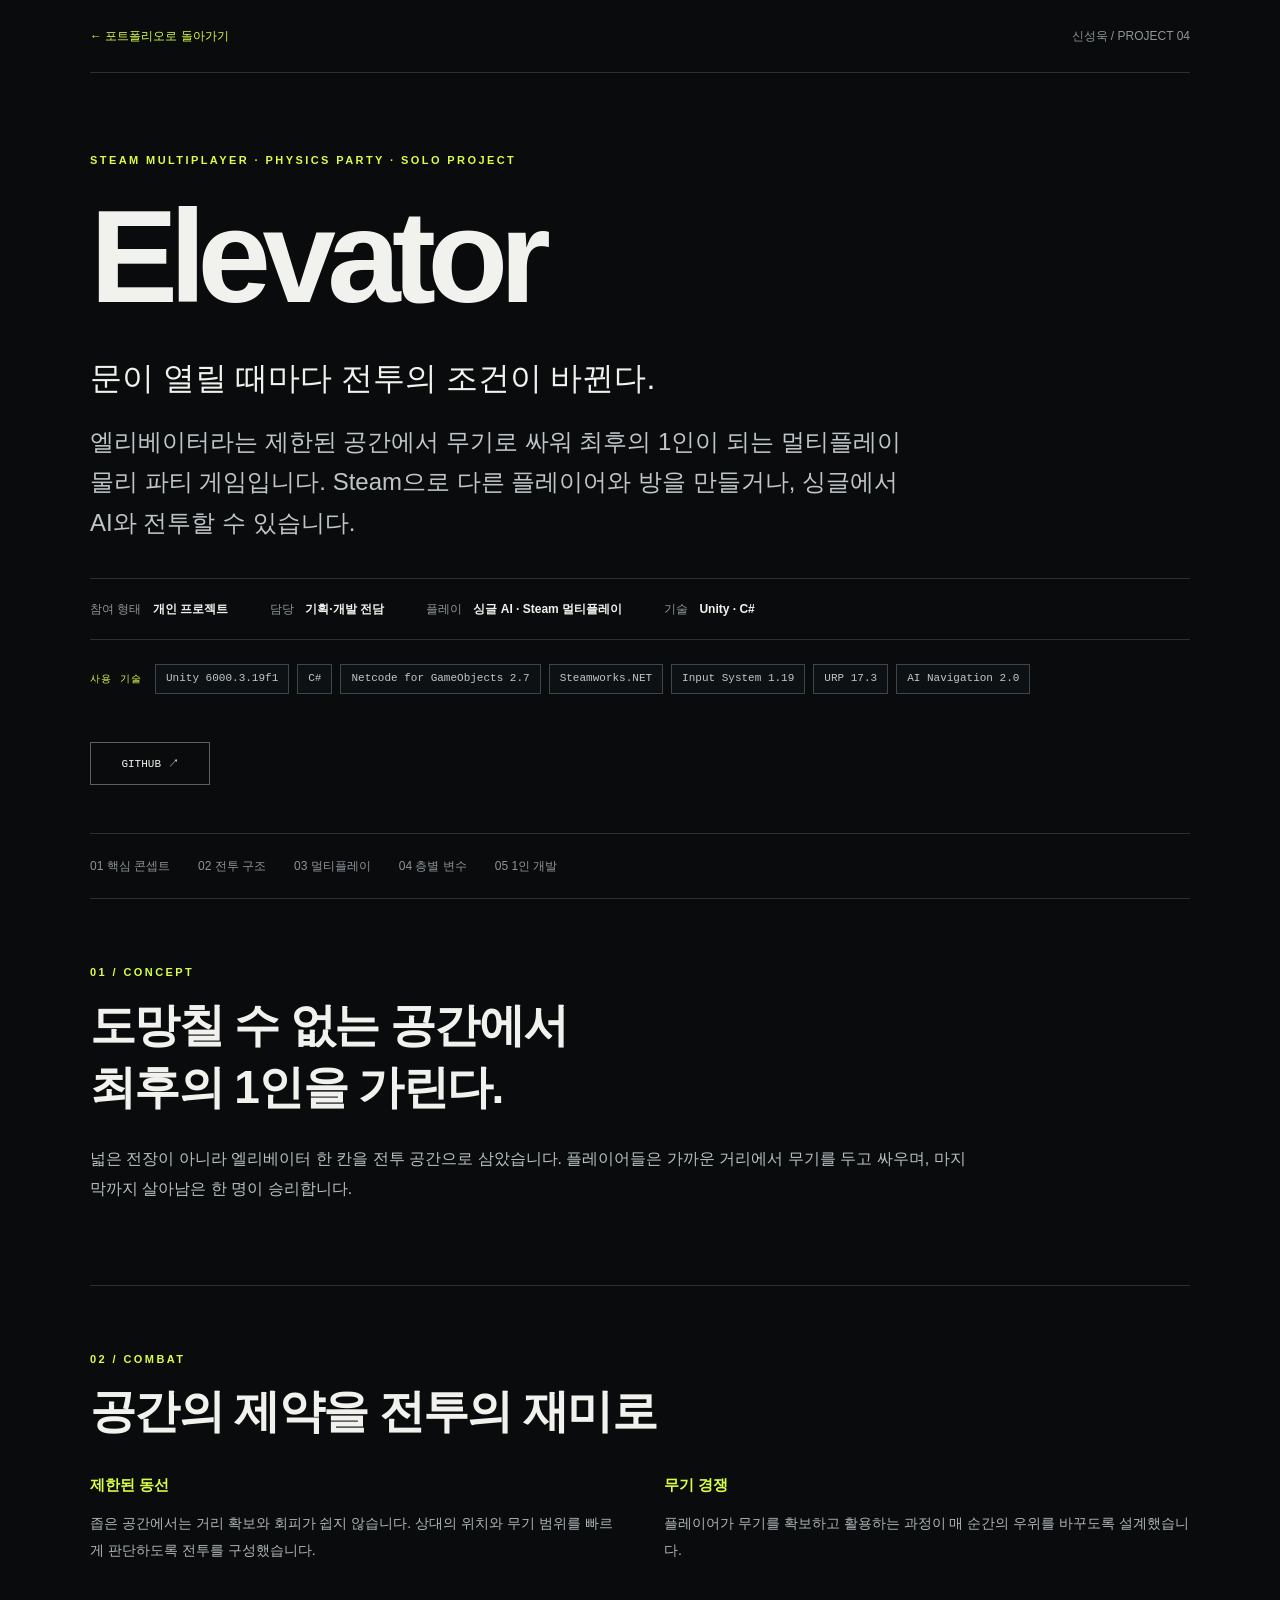
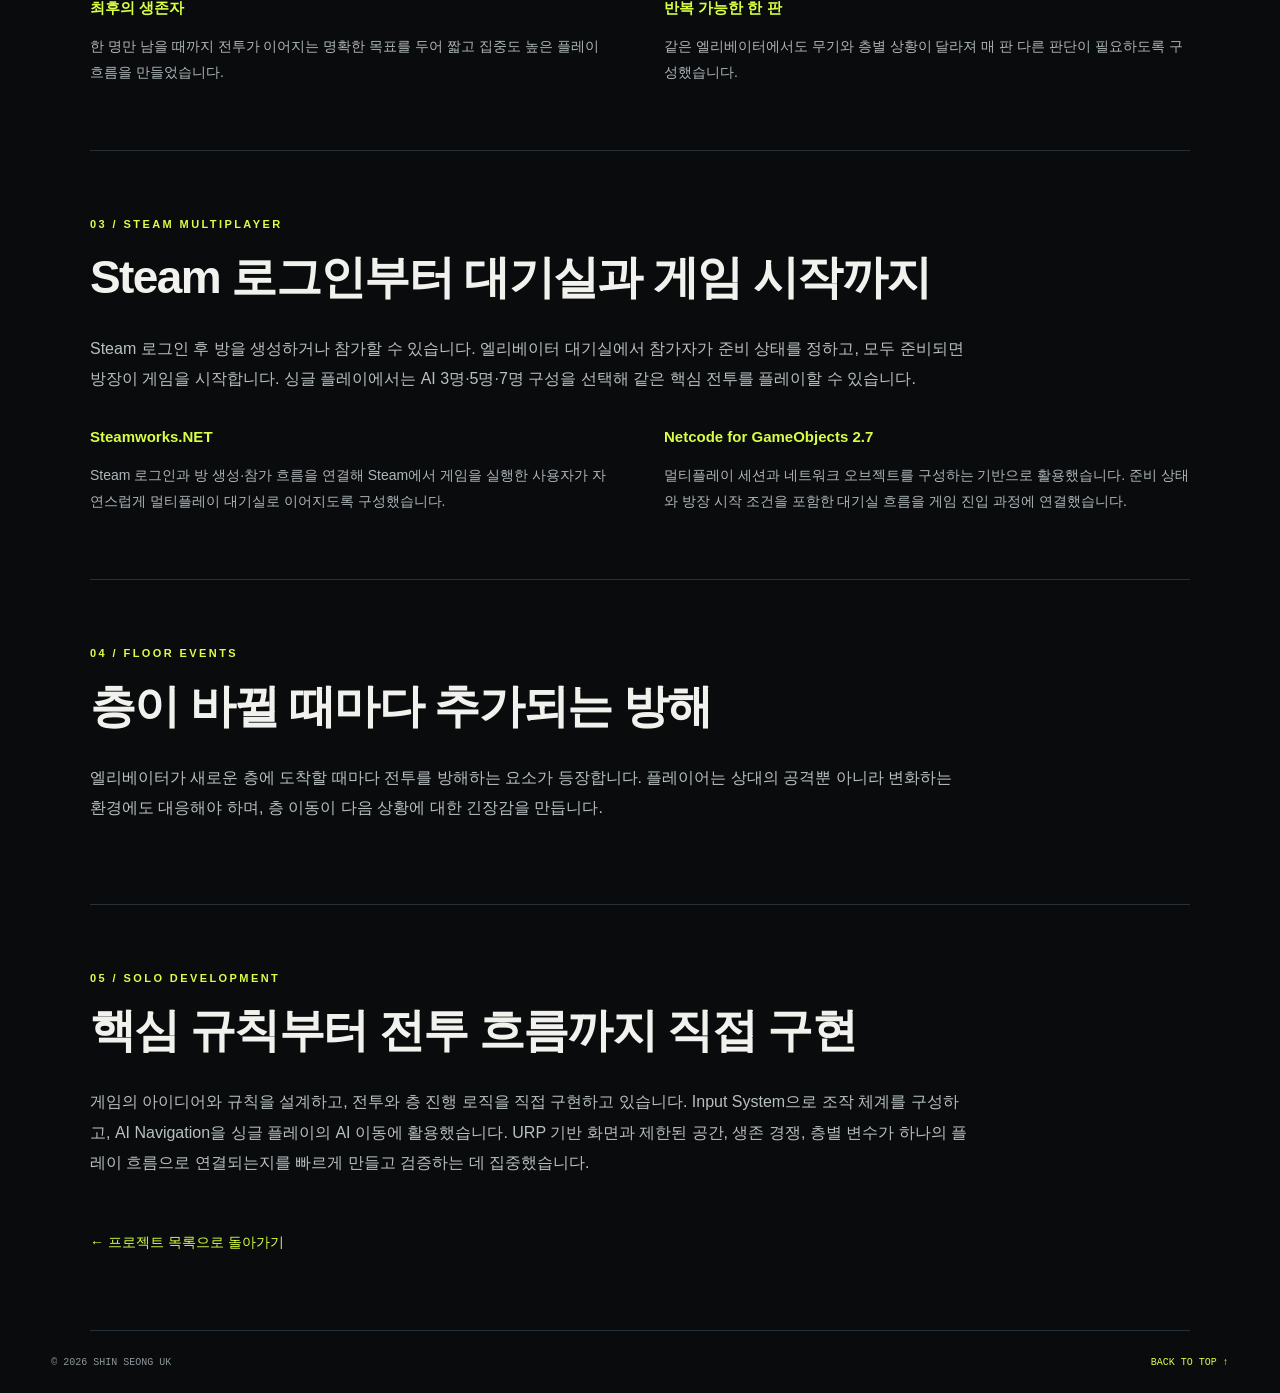
==== elevator.html @ 80c75f73 "first deploy" ====
<!doctype html>
<html lang="ko">
<head>
  <meta charset="utf-8">
  <meta name="viewport" content="width=device-width, initial-scale=1">
  <meta name="description" content="신성욱의 1인 개발 프로젝트 Elevator. Steam 멀티플레이, 물리 전투와 층별 방해 요소를 결합한 파티 액션 게임입니다.">
  <title>Elevator — 프로젝트 상세 | 신성욱</title>
  <link rel="stylesheet" href="style.css">
</head>
<body class="detail-page">
  <header class="detail-nav"><a href="index.html#elevator">← 포트폴리오로 돌아가기</a><span>신성욱 / PROJECT 04</span></header>
  <main class="detail-main">
    <section class="detail-hero" aria-labelledby="detail-title">
      <p class="eyebrow">STEAM MULTIPLAYER · PHYSICS PARTY · SOLO PROJECT</p>
      <h1 id="detail-title">Elevator</h1>
      <p class="detail-tagline">문이 열릴 때마다 전투의 조건이 바뀐다.</p>
      <p class="project-lead">엘리베이터라는 제한된 공간에서 무기로 싸워 최후의 1인이 되는 멀티플레이 물리 파티 게임입니다. Steam으로 다른 플레이어와 방을 만들거나, 싱글에서 AI와 전투할 수 있습니다.</p>
      <div class="project-meta"><span>참여 형태 <strong>개인 프로젝트</strong></span><span>담당 <strong>기획·개발 전담</strong></span><span>플레이 <strong>싱글 AI · Steam 멀티플레이</strong></span><span>기술 <strong>Unity · C#</strong></span></div>
      <div class="tech-stack" aria-label="Elevator 사용 기술"><strong>사용 기술</strong><span>Unity 6000.3.19f1</span><span>C#</span><span>Netcode for GameObjects 2.7</span><span>Steamworks.NET</span><span>Input System 1.19</span><span>URP 17.3</span><span>AI Navigation 2.0</span></div>
      <nav class="project-links" aria-label="Elevator 외부 자료"><a href="https://github.com/shin-seong-yuk/Elevator" target="_blank" rel="noopener noreferrer">GITHUB ↗</a></nav>
    </section>
    <nav class="detail-contents" aria-label="상세 페이지 목차"><a href="#concept">01 핵심 콘셉트</a><a href="#combat">02 전투 구조</a><a href="#multiplayer">03 멀티플레이</a><a href="#floors">04 층별 변수</a><a href="#solo">05 1인 개발</a></nav>
    <section class="detail-section" id="concept">
      <p class="eyebrow">01 / CONCEPT</p><h2>도망칠 수 없는 공간에서<br>최후의 1인을 가린다.</h2>
      <p>넓은 전장이 아니라 엘리베이터 한 칸을 전투 공간으로 삼았습니다. 플레이어들은 가까운 거리에서 무기를 두고 싸우며, 마지막까지 살아남은 한 명이 승리합니다.</p>
    </section>
    <section class="detail-section" id="combat">
      <p class="eyebrow">02 / COMBAT</p><h2>공간의 제약을 전투의 재미로</h2>
      <div class="detail-cards">
        <div><h3>제한된 동선</h3><p>좁은 공간에서는 거리 확보와 회피가 쉽지 않습니다. 상대의 위치와 무기 범위를 빠르게 판단하도록 전투를 구성했습니다.</p></div>
        <div><h3>무기 경쟁</h3><p>플레이어가 무기를 확보하고 활용하는 과정이 매 순간의 우위를 바꾸도록 설계했습니다.</p></div>
        <div><h3>최후의 생존자</h3><p>한 명만 남을 때까지 전투가 이어지는 명확한 목표를 두어 짧고 집중도 높은 플레이 흐름을 만들었습니다.</p></div>
        <div><h3>반복 가능한 한 판</h3><p>같은 엘리베이터에서도 무기와 층별 상황이 달라져 매 판 다른 판단이 필요하도록 구성했습니다.</p></div>
      </div>
    </section>
    <section class="detail-section" id="multiplayer">
      <p class="eyebrow">03 / STEAM MULTIPLAYER</p><h2>Steam 로그인부터 대기실과 게임 시작까지</h2>
      <p>Steam 로그인 후 방을 생성하거나 참가할 수 있습니다. 엘리베이터 대기실에서 참가자가 준비 상태를 정하고, 모두 준비되면 방장이 게임을 시작합니다. 싱글 플레이에서는 AI 3명·5명·7명 구성을 선택해 같은 핵심 전투를 플레이할 수 있습니다.</p>
      <div class="detail-cards">
        <div><h3>Steamworks.NET</h3><p>Steam 로그인과 방 생성·참가 흐름을 연결해 Steam에서 게임을 실행한 사용자가 자연스럽게 멀티플레이 대기실로 이어지도록 구성했습니다.</p></div>
        <div><h3>Netcode for GameObjects 2.7</h3><p>멀티플레이 세션과 네트워크 오브젝트를 구성하는 기반으로 활용했습니다. 준비 상태와 방장 시작 조건을 포함한 대기실 흐름을 게임 진입 과정에 연결했습니다.</p></div>
      </div>
    </section>
    <section class="detail-section" id="floors">
      <p class="eyebrow">04 / FLOOR EVENTS</p><h2>층이 바뀔 때마다 추가되는 방해</h2>
      <p>엘리베이터가 새로운 층에 도착할 때마다 전투를 방해하는 요소가 등장합니다. 플레이어는 상대의 공격뿐 아니라 변화하는 환경에도 대응해야 하며, 층 이동이 다음 상황에 대한 긴장감을 만듭니다.</p>
    </section>
    <section class="detail-section" id="solo">
      <p class="eyebrow">05 / SOLO DEVELOPMENT</p><h2>핵심 규칙부터 전투 흐름까지 직접 구현</h2>
      <p>게임의 아이디어와 규칙을 설계하고, 전투와 층 진행 로직을 직접 구현하고 있습니다. Input System으로 조작 체계를 구성하고, AI Navigation을 싱글 플레이의 AI 이동에 활용했습니다. URP 기반 화면과 제한된 공간, 생존 경쟁, 층별 변수가 하나의 플레이 흐름으로 연결되는지를 빠르게 만들고 검증하는 데 집중했습니다.</p>
      <a class="detail-back" href="index.html#elevator">← 프로젝트 목록으로 돌아가기</a>
    </section>
  </main>
  <footer><span>© 2026 SHIN SEONG UK</span><a href="#detail-title">BACK TO TOP ↑</a></footer>
</body>
</html>
---- style.css ----
:root{--bg:#090b0d;--panel:#111519;--ink:#f1f2ed;--muted:#8d969a;--line:#293138;--acid:#d8ff45;--orange:#ff6b35;--cyan:#56d8ff}*{box-sizing:border-box}html{scroll-behavior:smooth}body{margin:0;background:var(--bg);color:var(--ink);font-family:"Malgun Gothic","Apple SD Gothic Neo",sans-serif;line-height:1.7}button,a{font:inherit}a{color:inherit}.hero{min-height:100vh;padding:70px max(5vw,24px) 56px;text-align:center;background:radial-gradient(circle at 50% 35%,#20262a 0,#0e1114 36%,#090b0d 70%);overflow:hidden}.hero-kicker,.eyebrow{margin:0;color:var(--acid);font-size:11px;font-weight:800;letter-spacing:.22em}.hero h1{margin:10px 0 0;font-size:clamp(64px,11vw,150px);line-height:.95;letter-spacing:-.08em}.hero-subtitle{margin:22px auto 36px;color:#b6bec1;font-size:clamp(15px,2vw,20px)}.portrait{width:min(340px,80vw);margin:0 auto}.portrait-placeholder{aspect-ratio:4/5;display:grid;place-content:center;gap:8px;border:1px solid #39434a;background:linear-gradient(145deg,#1e252a,#0c0f12);box-shadow:0 26px 70px #0008;color:#68747a}.portrait-placeholder span{font-size:12px;letter-spacing:.25em}.portrait-placeholder small{font-size:12px}.portrait figcaption{margin-top:12px;color:var(--muted);font-size:12px}.loadout{max-width:1100px;margin:62px auto 0}.section-label{display:grid;grid-template-columns:40px 1fr auto;align-items:end;gap:16px;padding-bottom:16px;border-bottom:1px solid var(--line);text-align:left}.section-label>span{color:var(--acid);font-size:12px}.section-label h2{margin:0;font-size:20px}.section-label p{margin:0;color:var(--muted);font-size:12px}.weapon-list{display:grid;grid-template-columns:repeat(5,1fr);gap:8px;margin-top:12px}.weapon{min-height:124px;padding:18px 10px;border:1px solid var(--line);background:#0c0f12;color:var(--ink);cursor:pointer;transition:.18s ease}.weapon:hover,.weapon:focus-visible{border-color:#778086;transform:translateY(-3px)}.weapon.is-selected{border-color:var(--acid);background:#171d12;box-shadow:inset 0 -3px var(--acid)}.weapon-icon{display:block;height:42px;font:32px/1 monospace;color:var(--acid)}.weapon strong,.weapon small{display:block}.weapon strong{font-size:14px}.weapon small{margin-top:4px;color:var(--muted);font-size:9px;letter-spacing:.18em}.range-section{padding:90px max(4vw,20px);background:#d9ddd8;color:#0a0c0e}.range-heading{display:flex;justify-content:space-between;align-items:end;max-width:1400px;margin:0 auto 22px}.range-heading h2{margin:5px 0 0;font-size:clamp(34px,5vw,70px);line-height:1}.range-heading>p{margin:0;text-align:right;font-size:13px}.range{position:relative;max-width:1400px;height:min(72vw,720px);min-height:480px;margin:auto;overflow:hidden;border:8px solid #0a0c0e;background:#b8c8ca;cursor:none;user-select:none;isolation:isolate}.range-sky{position:absolute;inset:0 0 38%;background:linear-gradient(#809da4,#d3dddd)}.range-horizon{position:absolute;inset:40% 0 28%;background:repeating-linear-gradient(90deg,#465457 0 3px,transparent 3px 15%),linear-gradient(#647377,#3e4a4d);clip-path:polygon(0 34%,9% 0,20% 29%,32% 4%,45% 30%,60% 0,72% 31%,85% 6%,100% 27%,100% 100%,0 100%)}.range-floor{position:absolute;inset:62% 0 0;background:linear-gradient(#8f8b77,#49473f)}.range-lines{position:absolute;inset:62% -20% 0;background:repeating-linear-gradient(90deg,transparent 0 12%,#c9c29d55 12.2% 12.5%,transparent 12.7% 25%),repeating-linear-gradient(0deg,transparent 0 24%,#c9c29d44 24.5% 25%);transform:perspective(280px) rotateX(50deg);transform-origin:top}.range-hud{position:absolute;z-index:7;inset:18px 20px auto;display:flex;justify-content:space-between;color:#fff;font:700 11px/1 monospace;letter-spacing:.14em;text-shadow:0 2px 4px #000}.target{position:absolute;z-index:4;bottom:16%;width:21%;padding:0;border:0;background:none;color:#f2f0e6;cursor:none;filter:drop-shadow(0 18px 12px #0007);transition:transform .12s}.target-one{left:8%}.target-two{left:39.5%}.target-three{right:8%}.target-board{position:relative;display:flex;min-height:150px;flex-direction:column;align-items:center;justify-content:center;padding:20px 10px;border:7px solid #2d3433;background:repeating-linear-gradient(135deg,#e5dfc5 0 14px,#d0c8a8 14px 28px);clip-path:polygon(12% 0,88% 0,100% 18%,100% 82%,88% 100%,12% 100%,0 82%,0 18%);color:#101313}.target-board:after{content:"";position:absolute;inset:18px;border:2px solid #3338;border-radius:50%}.target-board>*{z-index:1}.target-board b{font:12px monospace}.target-board strong{font-size:clamp(17px,2.2vw,34px);line-height:1.2}.target-board small{font-size:10px}.target-post{display:block;width:12px;height:115px;margin:auto;background:#343938}.target.is-hit{animation:target-hit .5s ease}.crosshair{position:absolute;z-index:10;width:52px;height:52px;left:50%;top:50%;pointer-events:none;transform:translate(-50%,-50%);border:2px solid #fff;border-radius:50%;filter:drop-shadow(0 1px 2px #000);transition:opacity .15s}.crosshair:before,.crosshair:after{content:"";position:absolute;background:#fff}.crosshair:before{width:72px;height:2px;left:-12px;top:23px}.crosshair:after{width:2px;height:72px;left:23px;top:-12px}.crosshair i{position:absolute;width:5px;height:5px;left:21.5px;top:21.5px;border-radius:50%;background:var(--acid)}.range:not(:hover) .crosshair{opacity:0}.range-guide{position:absolute;z-index:8;bottom:13px;left:50%;transform:translateX(-50%);margin:0;color:#fff;font:10px monospace;letter-spacing:.14em;text-shadow:0 2px 4px #000;white-space:nowrap}.effects{position:absolute;inset:0;z-index:9;pointer-events:none}.fx{position:absolute;left:var(--x);top:var(--y);transform:translate(-50%,-50%)}.fx.gun{width:18px;height:18px;border:4px solid #fff;border-radius:50%;box-shadow:0 0 24px 10px #ffcf62;animation:burst .36s ease-out forwards}.fx.sword{width:130px;height:14px;background:linear-gradient(90deg,transparent,#fff,#8de8ff,transparent);transform:translate(-50%,-50%) rotate(-45deg);animation:slash .38s ease-out forwards}.fx.bow,.fx.dagger{width:100px;height:3px;background:linear-gradient(90deg,transparent,var(--acid));animation:projectile .42s ease-out forwards}.fx.bow:after,.fx.dagger:after{content:"";position:absolute;right:-4px;top:-4px;border-left:12px solid var(--acid);border-top:5px solid transparent;border-bottom:5px solid transparent}.fx.staff{width:30px;height:30px;border-radius:50%;box-shadow:0 0 0 10px #8c5bff99,0 0 45px 25px #62d9ff;animation:magic .55s ease-out forwards}.projects{background:var(--bg)}.project{display:grid;grid-template-columns:180px 1fr;gap:50px;max-width:1200px;margin:auto;padding:120px 30px;border-bottom:1px solid var(--line);scroll-margin-top:20px}.project:target{background:linear-gradient(90deg,#141b12,transparent)}.project-index{color:var(--acid);font:11px monospace;letter-spacing:.18em}.project-main h2{margin:8px 0 24px;font-size:clamp(48px,8vw,100px);line-height:1;letter-spacing:-.065em}.project-lead{max-width:850px;margin:0;color:#c0c6c8;font-size:clamp(17px,2vw,24px)}.project-meta{display:flex;flex-wrap:wrap;gap:14px 42px;margin-top:34px;padding:20px 0;border-block:1px solid var(--line);color:var(--muted);font-size:12px}.project-meta strong{margin-left:8px;color:var(--ink)}.project-grid{display:grid;grid-template-columns:1fr 1fr;gap:60px;margin-top:48px}.project-grid h3{margin:0 0 12px;color:var(--acid);font-size:13px}.project-grid p,.project-grid ul{margin:0;color:#aeb6b9;font-size:14px}.project-grid ul{padding-left:19px}.project-links{display:flex;gap:12px;margin-top:48px}.project-links a{min-width:120px;padding:13px 18px;border:1px solid #586169;color:var(--ink);font:11px monospace;text-align:center;text-decoration:none}.project-links a:hover{border-color:var(--acid);color:var(--acid)}.about{min-height:80vh;align-items:center}footer{display:flex;justify-content:space-between;padding:26px max(4vw,24px);color:var(--muted);font:10px monospace}footer a{color:var(--acid);text-decoration:none}@keyframes target-hit{0%,100%{transform:rotate(0)}25%{transform:rotate(-3deg) scale(.97)}65%{transform:rotate(2deg)}}@keyframes burst{to{opacity:0;transform:translate(-50%,-50%) scale(3)}}@keyframes slash{to{opacity:0;transform:translate(-50%,-50%) rotate(-45deg) scaleX(1.8)}}@keyframes projectile{from{transform:translate(-180px,-50%)}to{opacity:0;transform:translate(-50%,-50%)}}@keyframes magic{to{opacity:0;transform:translate(-50%,-50%) scale(4)}}@media(max-width:760px){.hero{padding-top:50px}.hero h1{font-size:72px}.section-label{grid-template-columns:30px 1fr}.section-label p{display:none}.weapon-list{grid-template-columns:repeat(5,minmax(62px,1fr));overflow-x:auto}.weapon{min-height:100px;padding:12px 5px}.weapon-icon{font-size:24px}.range-section{padding:60px 12px}.range-heading{align-items:start}.range-heading>p{font-size:11px}.range{height:520px;border-width:5px}.target{width:29%;bottom:17%}.target-one{left:2%}.target-two{left:35.5%}.target-three{right:2%}.target-board{min-height:120px;border-width:4px}.target-board small{display:none}.target-board:after{inset:10px}.target-post{height:100px}.project{grid-template-columns:1fr;gap:22px;padding:85px 24px}.project-main h2{font-size:54px}.project-grid{grid-template-columns:1fr;gap:32px}.project-links{flex-wrap:wrap}}
@media(prefers-reduced-motion:reduce){html{scroll-behavior:auto}*,*:before,*:after{animation-duration:.01ms!important;transition:none!important}}

/* Profile photo and About Me share the project column alignment. */
html {scroll-padding-top:78px}
::selection {background:#d8ff45;color:#0b110d}
:where(a,button,input,summary):focus-visible {outline:2px solid var(--acid);outline-offset:5px}
.skip-content {position:fixed;top:8px;left:16px;z-index:60;transform:translateY(-180%);padding:12px 18px;background:var(--acid);color:#101610}
.skip-content:focus {transform:none}
.portfolio-nav {position:sticky;top:0;z-index:30;display:flex;justify-content:space-between;align-items:center;gap:24px;min-height:58px;padding:12px max(5vw,24px);background:#090b0df5;border-bottom:1px solid var(--line)}
.portfolio-nav a {text-decoration:none;color:#aeb8b5;font-size:12px}
.portfolio-nav a:hover {color:var(--acid)}
.portfolio-nav .portfolio-brand {font:700 19px monospace;letter-spacing:-.06em;color:var(--ink)}
.portfolio-brand span {font-size:9px;letter-spacing:.1em;color:#75827d;margin-left:12px}
.portfolio-nav>div {display:flex;gap:26px}
.hero-actions {display:flex;justify-content:center;gap:12px;flex-wrap:wrap;margin-top:26px}
.hero-actions a {display:block;min-height:42px;padding:10px 19px;border:1px solid #4b584a;color:#cdd9c5;text-decoration:none;font-size:12px}
.hero-actions a:first-child {background:var(--acid);border-color:var(--acid);color:#172015}
.hero-actions a:hover {border-color:var(--acid)}
.hero-skills {display:flex;align-items:start;gap:16px;margin-top:26px;text-align:left}
.hero-skills-label {flex:none;padding-top:8px;color:var(--acid);font:700 11px/1.5 monospace;letter-spacing:.12em}
.hero-skills ul {display:flex;flex-wrap:wrap;gap:7px;margin:0;padding:0;list-style:none}
.hero-skills li {padding:7px 10px;border:1px solid #3a4646;color:#bdc9c9;background:#0f1516;font:12px/1.25 monospace;letter-spacing:0}
.project {scroll-margin-top:72px}
.project-grid p,.project-lead {word-break:keep-all;overflow-wrap:break-word}
.project-links a {min-height:42px;display:inline-flex;align-items:center;justify-content:center;transition:color .15s,border-color .15s}
@media(max-width:760px) {
 .portfolio-nav {padding:12px 18px;gap:12px}
 .portfolio-brand span {display:none}
 .portfolio-nav>div {gap:15px}
 .portfolio-nav a {font-size:11px}
 .hero-skills {justify-content:center;flex-wrap:wrap;gap:8px;margin:22px auto 0}
 .hero-skills-label {width:100%;padding:0;text-align:center}
 .hero-skills ul {justify-content:center}
 .project-main h2 {font-size:clamp(36px,10vw,54px)}
 .project-title-link {gap:10px}
 .project-lead {font-size:17px;line-height:1.85}
}
@media print {
 .portfolio-nav,.hero-actions,.hero-skills,.loadout,.range-section,.skip-content,footer {display:none!important}
 body,.hero,.projects,.project {background:white!important;color:black!important}
 .hero {min-height:0;padding:24px}
 .portrait {width:130px}
 .hero h1 {font-size:40px}
 .project {display:block;padding:32px 0;break-inside:avoid}
 .project-index {margin-bottom:12px;color:#333}
 .project-main h2 {font-size:32px}
 .project p,.project li,.project dd,.project dt,.project h3 {color:#222!important}
}
.project,.project:target {background:none}
.project-title-link {display:inline-flex;align-items:baseline;gap:18px;color:inherit;text-decoration:none;transition:color .18s ease}
.project-title-link>span {font-size:.32em;letter-spacing:0;color:var(--muted);transition:color .18s ease,transform .18s ease}
.project-title-link:hover,.project-title-link:focus-visible {color:var(--acid)}
.project-title-link:hover>span,.project-title-link:focus-visible>span {color:var(--acid);transform:translate(3px,-3px)}
.project-title-link:focus-visible {outline:2px solid var(--acid);outline-offset:8px}
.detail-nav,.detail-main {width:min(1100px,calc(100% - 48px));margin:auto}
.detail-nav {display:flex;justify-content:space-between;gap:16px;padding:26px 0;border-bottom:1px solid var(--line);font-size:12px}
.detail-nav a,.detail-back {color:var(--acid);text-decoration:none}
.detail-nav span {color:var(--muted)}
.detail-hero {padding:78px 0 48px}
.detail-hero h1 {font-size:clamp(58px,12vw,132px);letter-spacing:-.065em;line-height:1.1;margin:14px 0 22px}
.detail-tagline {font-size:clamp(21px,3vw,32px);margin:0 0 16px}
.detail-contents {display:flex;flex-wrap:wrap;gap:12px 28px;padding:22px 0;border-block:1px solid var(--line)}
.detail-contents a {color:var(--muted);font-size:12px;text-decoration:none}
.detail-contents a:hover {color:var(--acid)}
.detail-section {padding:64px 0;border-bottom:1px solid var(--line);scroll-margin-top:24px}
.detail-section h2 {font-size:clamp(28px,4vw,46px);line-height:1.35;letter-spacing:-.035em;margin:12px 0 26px;word-break:keep-all}
.detail-section>p:not(.eyebrow) {max-width:880px;color:#b8c0c1;font-size:16px;line-height:1.9}
.detail-cards {display:grid;grid-template-columns:1fr 1fr;gap:32px 48px;margin-top:30px}
.detail-cards h3 {font-size:15px;color:var(--acid);margin:0 0 12px}
.detail-cards p {font-size:14px;color:#aeb6b9;margin:0;line-height:1.9}
.design-questions {margin:0}
.design-questions>div {display:grid;grid-template-columns:220px 1fr;gap:24px;padding:22px 0;border-bottom:1px solid var(--line)}
.design-questions dt {color:var(--ink);font-size:15px}
.design-questions dd {margin:0;color:#aeb6b9;font-size:14px}
.detail-result {border-left:2px solid var(--acid);padding-left:22px;margin-top:36px}
.detail-back {display:inline-block;margin-top:24px;padding:12px 0;font-size:14px}
.story-spoiler {margin-top:30px;padding:20px 24px;background:var(--panel);border:1px solid var(--line)}
.story-spoiler summary {cursor:pointer;color:var(--ink);font-size:14px}
.story-spoiler summary span {display:inline-block;margin-left:12px;color:var(--muted);font-size:12px}
.story-spoiler summary:hover {color:var(--acid)}
.story-spoiler summary:focus-visible {outline:2px solid var(--acid);outline-offset:6px}
.story-spoiler p {color:#aeb6b9;font-size:14px;line-height:1.9}
@media(max-width:760px) {
  .detail-nav {flex-wrap:wrap}
  .detail-hero {padding-top:44px}
  .detail-section {padding:44px 0}
  .detail-cards,.design-questions>div {grid-template-columns:1fr;gap:16px}
  .detail-cards {gap:30px}
}
.hero {min-height:0;padding-bottom:28px}
.portrait-photo {display:block;width:100%;height:auto;border:1px solid #39434a;box-shadow:0 26px 70px #0008}
.project-main {min-width:0}
.project-video {display:grid;grid-template-columns:minmax(0,1fr) 210px;gap:24px;align-items:end;margin:48px 0 4px}
.tech-stack {display:flex;flex-wrap:wrap;align-items:center;gap:8px;margin:22px 0 0}
.tech-stack strong {margin-right:5px;color:var(--acid);font:10px/1.5 monospace;letter-spacing:.12em}
.tech-stack span {padding:7px 10px;border:1px solid #3b464d;background:#0d1114;color:#bfc8c9;font:11px/1.2 monospace}
.detail-hero .tech-stack {margin-top:24px}
.project-video-frame {position:relative;overflow:hidden;aspect-ratio:16/9;border:1px solid #3b464d;background:#030405;box-shadow:0 22px 60px #0007}
.project-video-frame:before {content:"";position:absolute;z-index:1;inset:0;pointer-events:none;box-shadow:inset 0 0 0 1px #ffffff0b}
.project-video-frame video {display:block;width:100%;height:100%;object-fit:contain;background:#030405}
.project-video figcaption {padding:0 0 5px;border-bottom:1px solid var(--line)}
.project-video figcaption span,.project-video figcaption strong,.project-video figcaption small {display:block}
.project-video figcaption span {color:var(--acid);font:10px/1.5 monospace;letter-spacing:.15em}
.project-video figcaption strong {margin-top:8px;font-size:16px}
.project-video figcaption small {margin:8px 0 14px;color:var(--muted);font-size:11px;line-height:1.6}
.detail-video {padding:12px 0 64px;border-bottom:1px solid var(--line);scroll-margin-top:24px}
.detail-video-heading {display:flex;align-items:end;justify-content:space-between;gap:32px;margin-bottom:24px}
.detail-video-heading h2 {margin:8px 0 0;font-size:clamp(28px,4vw,46px);letter-spacing:-.035em}
.detail-video-heading>p {margin:0;color:var(--muted);font-size:12px;text-align:right}
.about {align-items:start;min-height:0}
.about .project-main h2 {font-size:clamp(32px,4.5vw,62px);line-height:1.3;letter-spacing:-.05em;word-break:keep-all;overflow-wrap:break-word}
.about-details {margin-top:56px;padding-top:32px;border-top:1px solid var(--line)}
.about-details h3 {margin:0 0 18px;font-size:13px;color:var(--acid)}
.profile-facts {display:grid;grid-template-columns:1fr 1.35fr 1fr;gap:24px;margin:0}
.profile-facts dt {color:var(--muted);font:11px/1.8 monospace;margin-bottom:8px}
.profile-facts dd {margin:0;font-size:14px;overflow-wrap:anywhere}
.profile-facts dd span {display:block;font-size:12px;color:var(--muted);margin-top:3px}
.profile-facts a {text-decoration:none;border-bottom:1px solid #48534b}
.profile-facts a:hover {color:var(--acid)}
.about-history {display:grid;grid-template-columns:1fr 1fr;gap:40px;margin-top:40px;padding-top:30px;border-top:1px solid var(--line)}
.about-history ul {padding:0;margin:0;list-style:none}
.about-history li {padding:0 0 20px;color:var(--muted);font-size:12px}
.about-history strong {display:block;color:var(--ink);font-size:14px;font-weight:500;word-break:keep-all}
.about-history span {display:block;margin-top:3px}
@media(max-width:760px) {
  .project-video {grid-template-columns:1fr;margin-top:36px}
  .project-video figcaption {order:-1}
  .detail-video {padding-bottom:44px}
  .detail-video-heading {display:block}
  .detail-video-heading>p {margin-top:10px;text-align:left}
  .profile-facts,.about-history {grid-template-columns:1fr;gap:24px}
  .about-details {margin-top:38px}
  .about-history {margin-top:28px}
}

/* One-page portfolio: featured work and focused project case-study dialogs. */
.hero {background:var(--bg)}
.has-project-dialogs .project:not(.about) {padding-block:90px}
.has-project-dialogs .project:not(.about) .project-grid {gap:24px;margin-top:36px}
.has-project-dialogs .project:not(.about) .project-grid>*:nth-child(n+3) {display:none}
.has-project-dialogs .project:not(.about) .project-links {margin-top:34px}
@media(min-width:900px) {
 .hero {display:grid;grid-template-columns:minmax(0,1fr) minmax(260px,320px);grid-template-rows:repeat(6,auto) auto;gap:0 56px;align-items:start;max-width:1440px;margin:auto;text-align:left;padding-top:64px}
 .hero-kicker {grid-column:1;grid-row:1}
 .hero h1 {grid-column:1;grid-row:2;font-size:clamp(78px,9vw,126px)}
 .hero-subtitle {grid-column:1;grid-row:3;margin:20px 0 0}
 .portrait {grid-column:2;grid-row:1/7;width:100%;max-width:320px;justify-self:end;margin:0}
 .hero-actions {grid-column:1;grid-row:4;justify-content:start;margin-top:26px}
 .hero-skills {grid-column:1;grid-row:5}
 .hero-featured {grid-column:1;grid-row:6;margin:20px 0 0}
 .loadout {grid-column:1/-1;grid-row:7;width:100%;margin-top:56px}
}
.hero-featured {display:grid;grid-template-columns:repeat(4,minmax(0,1fr));max-width:1100px;margin:34px auto 0;border:1px solid var(--line);text-align:left}
.hero-featured>span {grid-column:1/-1;min-height:40px;padding:10px 18px;border-bottom:1px solid var(--line)}
.hero-featured>span {display:flex;align-items:center;padding:18px 22px;color:var(--acid);font:700 10px/1.5 monospace;letter-spacing:.14em}
.hero-featured a {display:grid;gap:2px;min-height:90px;padding:15px 14px;border-left:1px solid var(--line);text-decoration:none;color:var(--muted);font:11px/1.4 monospace;transition:background .2s,color .2s}
.hero-featured a:nth-child(2) {border-left:0}
.hero-featured a strong {color:var(--ink);font:700 17px/1.3 "Malgun Gothic",sans-serif;letter-spacing:-.03em}
.hero-featured a small {font-size:10px;word-break:keep-all}
.hero-featured a:hover,.hero-featured a:focus-visible {background:#182015;color:var(--acid)}
.hero-featured a:hover strong,.hero-featured a:focus-visible strong {color:var(--acid)}
.portrait figcaption strong,.portrait figcaption span {display:block}
.portrait figcaption strong {color:var(--ink);font-size:12px;font-weight:600}
.portrait figcaption span {margin-top:3px;color:var(--acid);font-size:11px}
@media(min-width:900px) {.hero-featured {margin:20px 0 0}}
.about-story {max-width:850px;margin:30px 0 0;color:#aeb9b9;font-size:16px;line-height:1.95;word-break:keep-all}
.about-strengths {grid-template-columns:repeat(2,minmax(0,1fr));gap:30px 40px;padding-top:30px;border-top:1px solid var(--line)}
.modal-open {overflow:hidden}
.project-dialog {position:fixed;inset:0;width:min(1060px,calc(100vw - 36px));max-width:none;max-height:min(88dvh,900px);margin:auto;padding:0;border:1px solid #566247;background:#0d1112;color:var(--ink);box-shadow:0 30px 100px #000b;overscroll-behavior:contain}
.project-dialog::backdrop {background:#020405e8;backdrop-filter:blur(8px)}
.project-dialog[open] {animation:dialog-appear .22s ease-out}
@keyframes dialog-appear {from{opacity:0;transform:translateY(16px)}to{opacity:1;transform:translateY(0)}}
.dialog-shell {min-height:100%;display:flex;flex-direction:column}
.dialog-top,.dialog-bottom {display:flex;align-items:center;justify-content:space-between;gap:20px;padding:14px 28px;border-bottom:1px solid var(--line);background:#13191a}
.dialog-top {position:sticky;top:0;z-index:2}
.dialog-top>span,.dialog-bottom>span {color:var(--acid);font:700 10px/1.3 monospace;letter-spacing:.14em}
.dialog-close {min-height:42px;padding:7px 14px;background:transparent;border:1px solid #697477;color:var(--ink);cursor:pointer;font-size:12px}
.dialog-close span {margin-left:12px;font-size:22px;line-height:0;vertical-align:-2px}
.dialog-close:hover {color:var(--acid);border-color:var(--acid)}
.dialog-content {padding:42px clamp(24px,6vw,76px) 62px}
.dialog-content h2 {margin:8px 0 14px;font-size:clamp(44px,8vw,96px);line-height:1;letter-spacing:-.065em}
.dialog-line {margin:0;color:var(--ink);font-size:clamp(18px,2.6vw,26px);font-weight:600;word-break:keep-all}
.dialog-summary {max-width:820px;margin:22px 0 0;color:#bdc8c9;font-size:16px;line-height:1.85;word-break:keep-all}
.dialog-sections {display:grid;grid-template-columns:1fr 1fr;gap:0 34px;margin-top:42px;border-top:1px solid var(--line)}
.dialog-sections section {padding:24px 0;border-bottom:1px solid var(--line)}
.dialog-sections h3 {margin:0 0 10px;color:var(--acid);font-size:12px}
.dialog-sections p {margin:0;color:#b7c0c0;font-size:14px;line-height:1.85;word-break:keep-all}
.dialog-links {display:flex;flex-wrap:wrap;gap:10px;margin-top:32px}
.dialog-links a {display:inline-flex;align-items:center;justify-content:center;min-width:120px;min-height:44px;padding:10px 16px;border:1px solid #637072;text-decoration:none;font:700 11px monospace}
.dialog-links a:hover {color:var(--acid);border-color:var(--acid)}
.dialog-bottom {margin-top:auto;border-top:1px solid var(--line);border-bottom:0}
@media(max-width:760px) {
 .hero-featured {grid-template-columns:1fr 1fr;margin-top:26px}
 .hero-featured>span {min-height:48px}
 .hero-featured a {min-height:82px;padding:13px;border-top:1px solid var(--line)}
 .hero-featured a:nth-child(4) {border-left:0}
 .about-story {font-size:14px}
 .about-strengths {grid-template-columns:1fr;gap:24px}
 .project-dialog {width:calc(100vw - 16px);max-height:94dvh}
 .dialog-top,.dialog-bottom {padding:10px 16px}
 .dialog-content {padding:30px 20px 42px}
 .dialog-sections {grid-template-columns:1fr;margin-top:28px}
 .dialog-bottom>span {display:none}
}
@media(prefers-reduced-motion:reduce) {.project-dialog[open] {animation:none}}
@media(max-width:760px) {.has-project-dialogs .project:not(.about) {padding:56px 24px}}
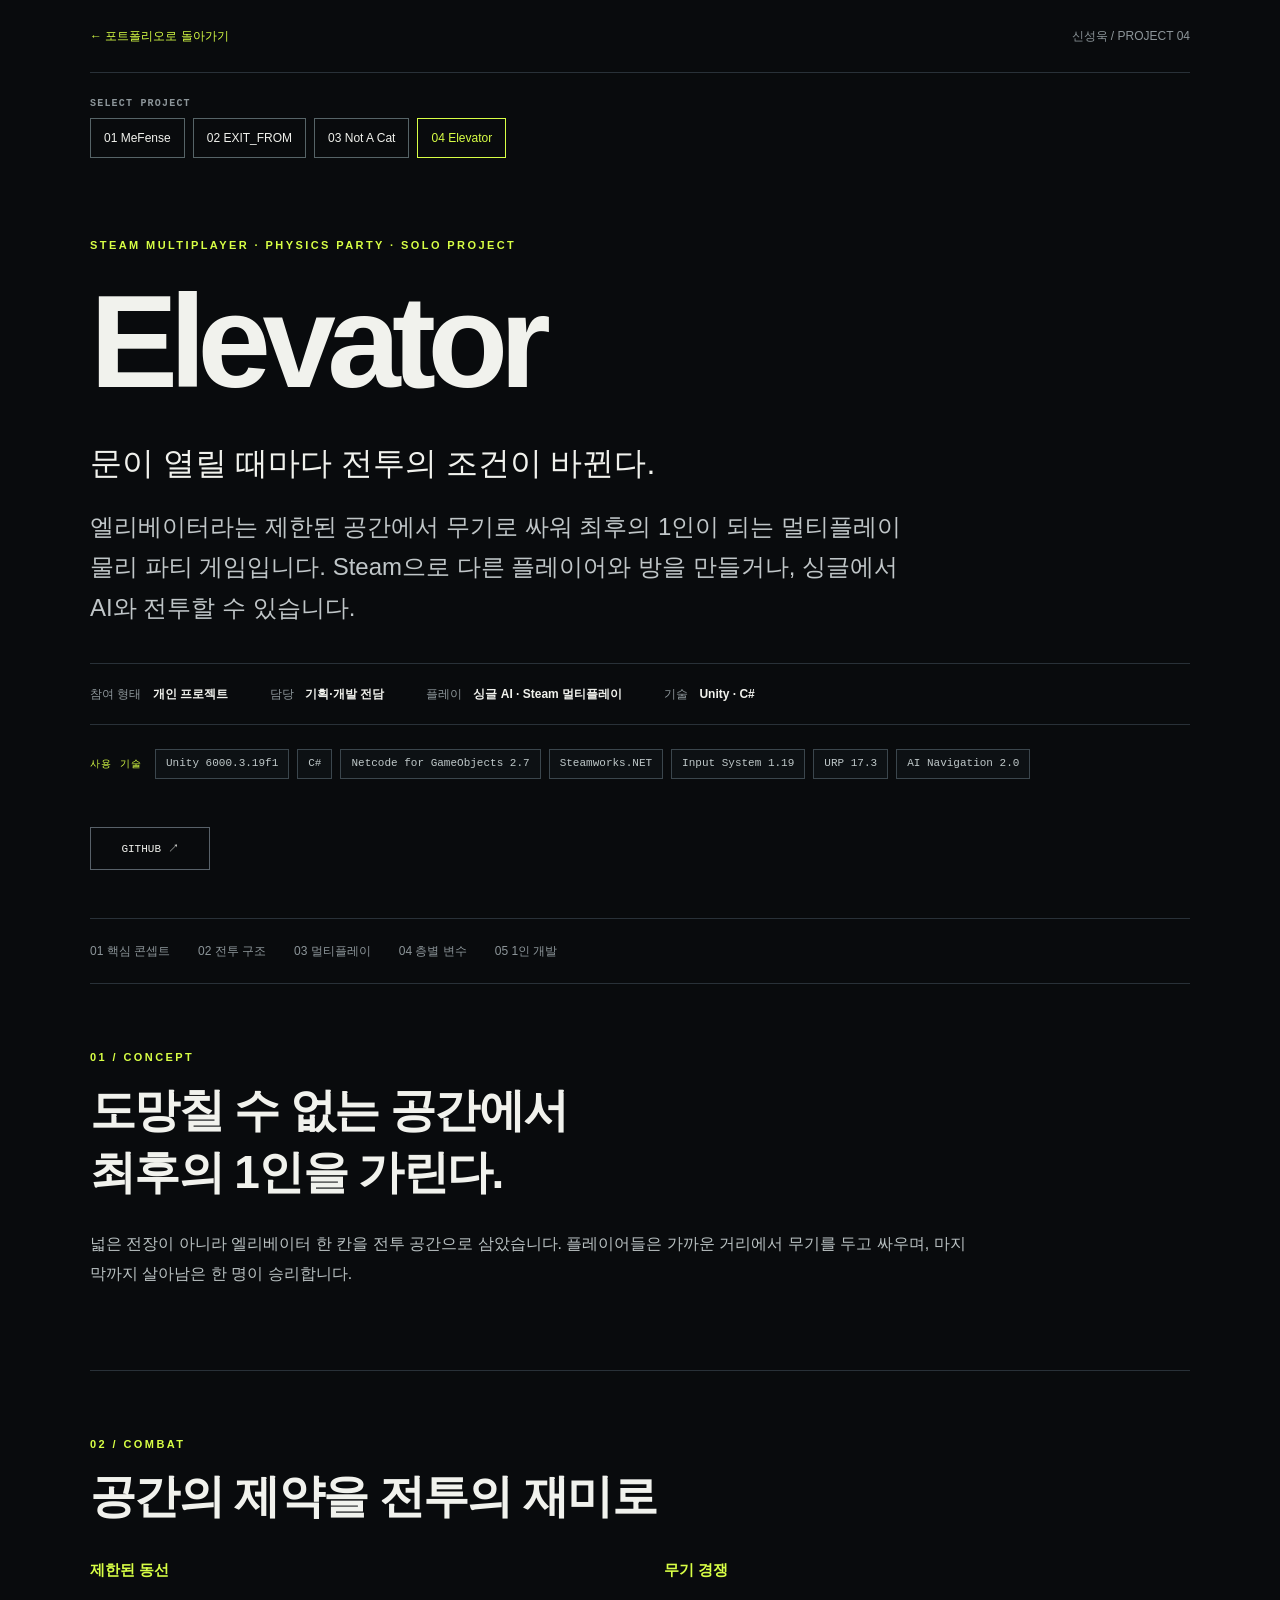
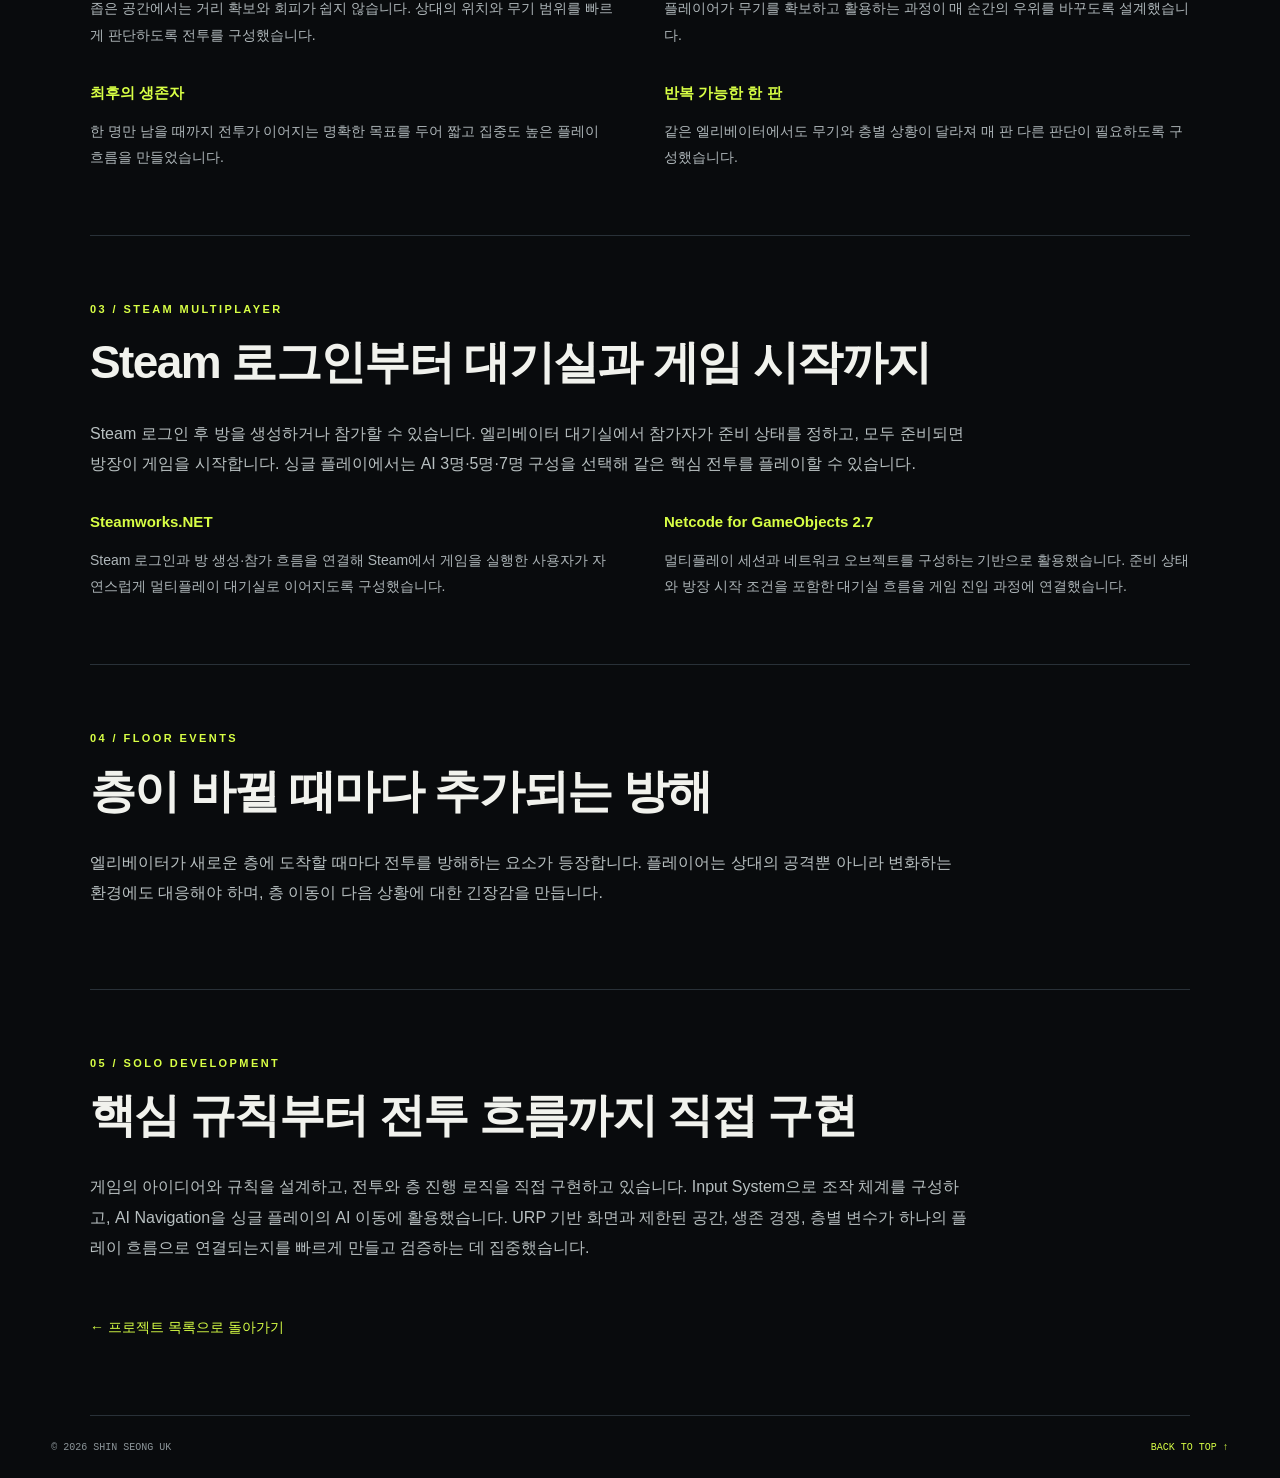
==== commit b5eeba7e: "update1" ====
--- a/elevator.html
+++ b/elevator.html
@@ -10,6 +10,7 @@
 <body class="detail-page">
   <header class="detail-nav"><a href="index.html#elevator">← 포트폴리오로 돌아가기</a><span>신성욱 / PROJECT 04</span></header>
   <main class="detail-main">
+    <nav class="detail-project-switcher" aria-label="프로젝트 선택"><span>SELECT PROJECT</span><a href="mefense.html">01 MeFense</a><a href="exit-from.html">02 EXIT_FROM</a><a href="not-a-cat.html">03 Not A Cat</a><a href="elevator.html" aria-current="page">04 Elevator</a></nav>
     <section class="detail-hero" aria-labelledby="detail-title">
       <p class="eyebrow">STEAM MULTIPLAYER · PHYSICS PARTY · SOLO PROJECT</p>
       <h1 id="detail-title">Elevator</h1>
--- a/style.css
+++ b/style.css
@@ -205,3 +205,36 @@
 }
 @media(prefers-reduced-motion:reduce) {.project-dialog[open] {animation:none}}
 @media(max-width:760px) {.has-project-dialogs .project:not(.about) {padding:56px 24px}}
+.project-stills {display:grid;grid-template-columns:1fr 1fr;gap:12px;margin:36px 0 0}
+.project-still {min-width:0;margin:36px 0 0;border:1px solid var(--line);background:#101517}
+.project-stills .project-still {margin:0}
+.project-still-feature {grid-column:1/-1}
+.project-still img {display:block;width:100%;height:auto;aspect-ratio:16/9;object-fit:cover}
+.project-still-single img {aspect-ratio:1.75;object-fit:contain;background:#030506}
+.project-still figcaption {display:flex;flex-wrap:wrap;justify-content:space-between;gap:8px 24px;padding:12px 16px;color:var(--ink);font-size:12px}
+.project-still figcaption span {color:var(--acid);font:10px/1.6 monospace;letter-spacing:.12em}
+@media(max-width:760px) {.project-stills {grid-template-columns:1fr}.project-still-feature {grid-column:auto}.project-still figcaption {display:block}.project-still figcaption strong {display:block;margin-top:4px}}
+.hero .portrait {width:min(255px,68vw)}
+@media(min-width:900px) {.hero {grid-template-columns:minmax(0,778px) minmax(210px,255px);column-gap:18px;padding-top:38px}.hero .portrait {grid-row:2/7;justify-self:start;max-width:255px;margin-top:10px}.hero h1 {font-size:clamp(78px,8vw,112px)}.hero-subtitle {margin-top:10px}.hero-actions {margin-top:16px}.hero-skills {margin-top:16px}.hero-featured {margin-top:12px}}
+.hero-featured {display:block;width:min(100%,778px);max-width:none;padding:12px;border:1px solid #35413f;background:#0e1415}
+.hero-featured>span {min-height:0;width:100%;margin-inline:0;padding:0 0 10px;border:0}
+.hero-featured .featured-project {position:relative;display:block;width:100%;min-height:0;margin-inline:0;padding:0;overflow:hidden;border:1px solid #51605c;background:#081114;color:var(--ink);text-decoration:none}
+.hero-featured .featured-project img {display:block;width:100%;height:auto;aspect-ratio:1672/941;transition:filter .25s ease}
+.hero-featured .featured-project:hover img,.hero-featured .featured-project:focus-visible img {filter:brightness(1.08)}
+.hero-featured .featured-project:focus-visible {outline:3px solid var(--acid);outline-offset:4px}
+@media(min-width:900px) {.hero-featured {margin-left:-13px}}
+.featured-project-caption {position:absolute;inset:auto 0 0;display:flex;flex-direction:column;align-items:center;gap:2px;padding:48px 14px 17px;background:linear-gradient(transparent,#061114d9 45%,#061114f5);text-align:center}
+.featured-project-caption small {color:#c7f4d1;font:700 10px/1.3 monospace;letter-spacing:.12em}
+.hero-featured .featured-project strong {color:white;font:800 clamp(38px,4.5vw,68px)/1.08 'Malgun Gothic',sans-serif;letter-spacing:-.055em;text-shadow:0 2px 14px #071515}
+.featured-project-caption em {color:#d8e5e0;font-size:12px;font-style:normal}
+.hero-featured .featured-project:hover strong {color:var(--acid)}
+.dialog-project-switcher {display:flex;flex-wrap:wrap;align-items:center;gap:8px;margin-top:28px;padding:16px 0;border-block:1px solid var(--line)}
+.dialog-project-switcher>span {width:100%;color:var(--muted);font:700 10px/1.3 monospace;letter-spacing:.12em}
+.dialog-project-switcher button {min-height:40px;padding:8px 13px;border:1px solid #566467;background:#11191a;color:var(--ink);cursor:pointer;font-size:12px}
+.dialog-project-switcher button:hover,.dialog-project-switcher button:focus-visible,.dialog-project-switcher button[aria-current="true"] {border-color:var(--acid);color:var(--acid)}
+@media(max-width:760px) {.hero-featured {margin-top:28px}.hero-featured .featured-project {min-height:0;padding:0}.featured-project-caption {padding-bottom:12px}.hero-featured .featured-project strong {font-size:clamp(36px,11vw,58px)}.featured-project-caption em {font-size:10px}.dialog-project-switcher button {flex:1 1 calc(50% - 8px)}}
+.detail-project-switcher {display:flex;flex-wrap:wrap;align-items:center;gap:8px;margin-top:24px}
+.detail-project-switcher span {width:100%;color:var(--muted);font:700 10px/1.3 monospace;letter-spacing:.12em}
+.detail-project-switcher a {display:inline-flex;align-items:center;justify-content:center;min-height:40px;padding:8px 13px;border:1px solid #566467;color:var(--ink);text-decoration:none;font-size:12px}
+.detail-project-switcher a:hover,.detail-project-switcher a:focus-visible,.detail-project-switcher a[aria-current="page"] {border-color:var(--acid);color:var(--acid)}
+@media(max-width:760px) {.detail-project-switcher a {flex:1 1 calc(50% - 8px)}}
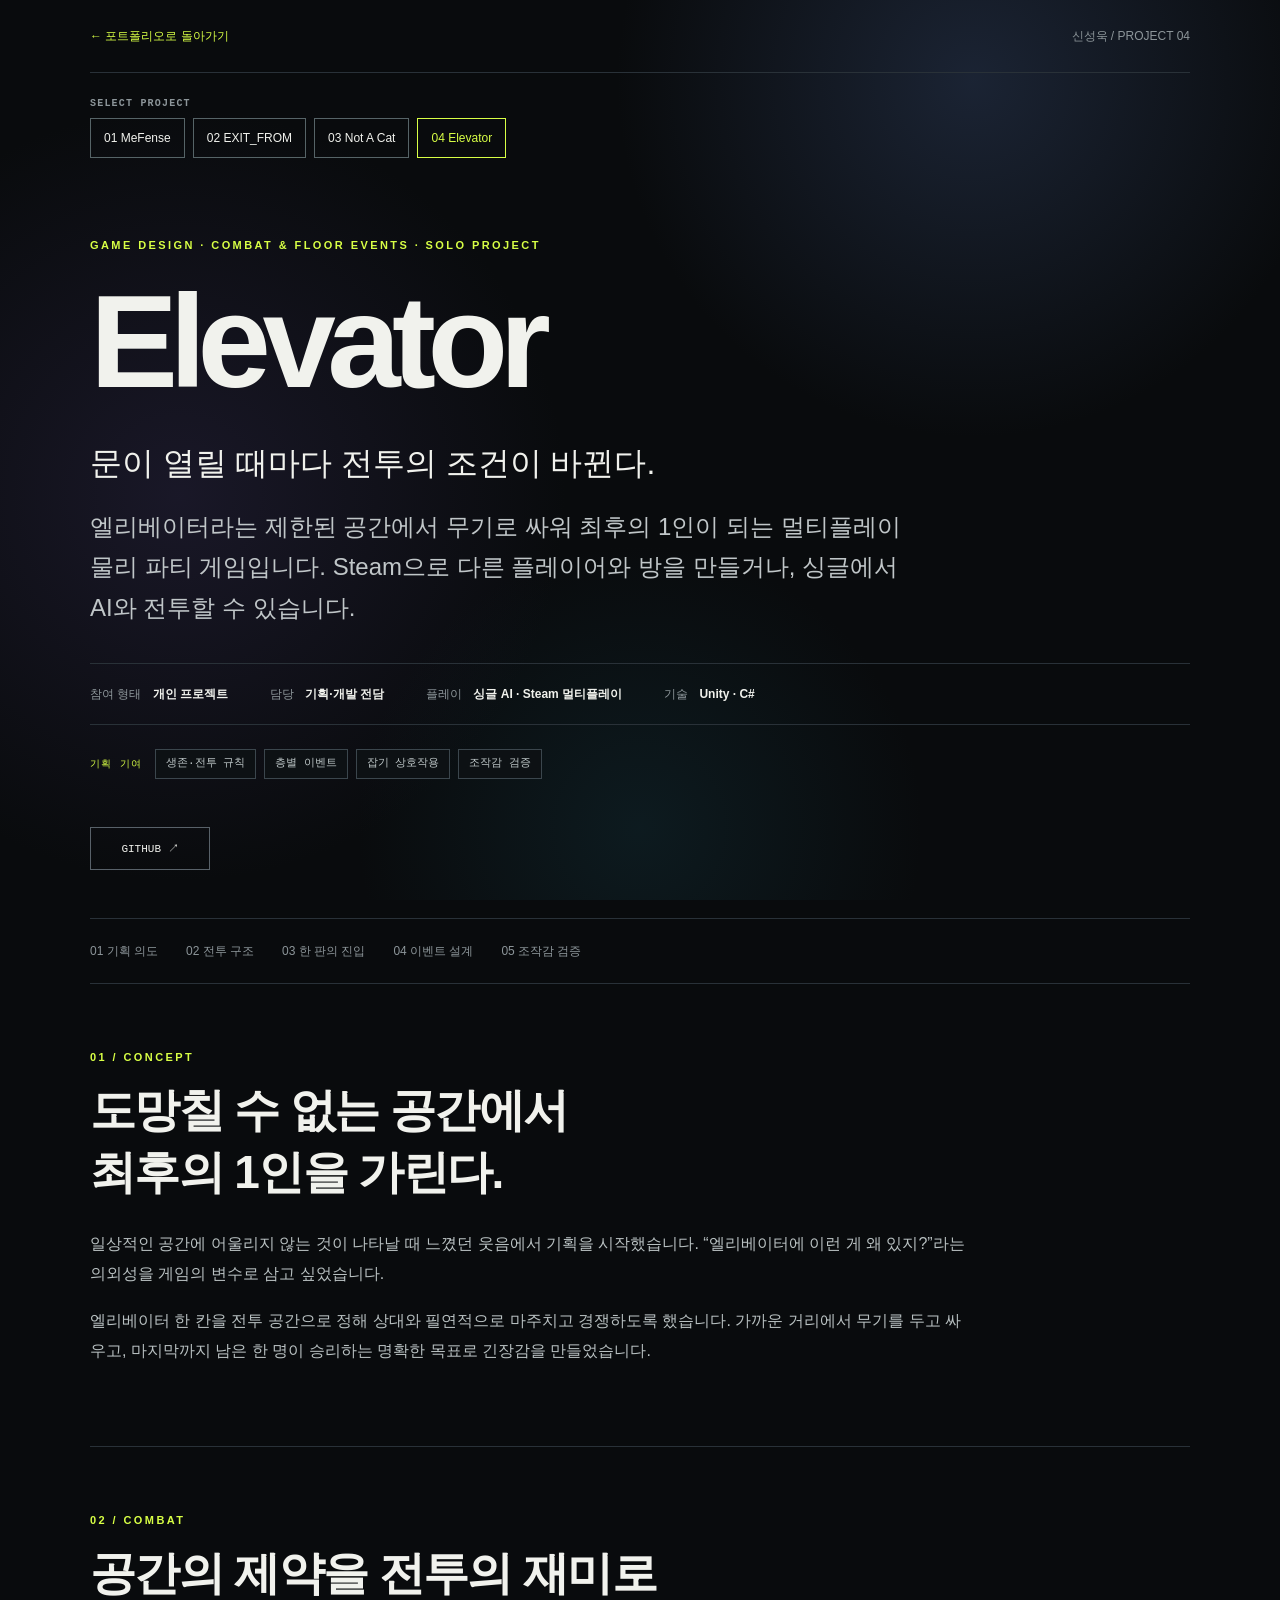
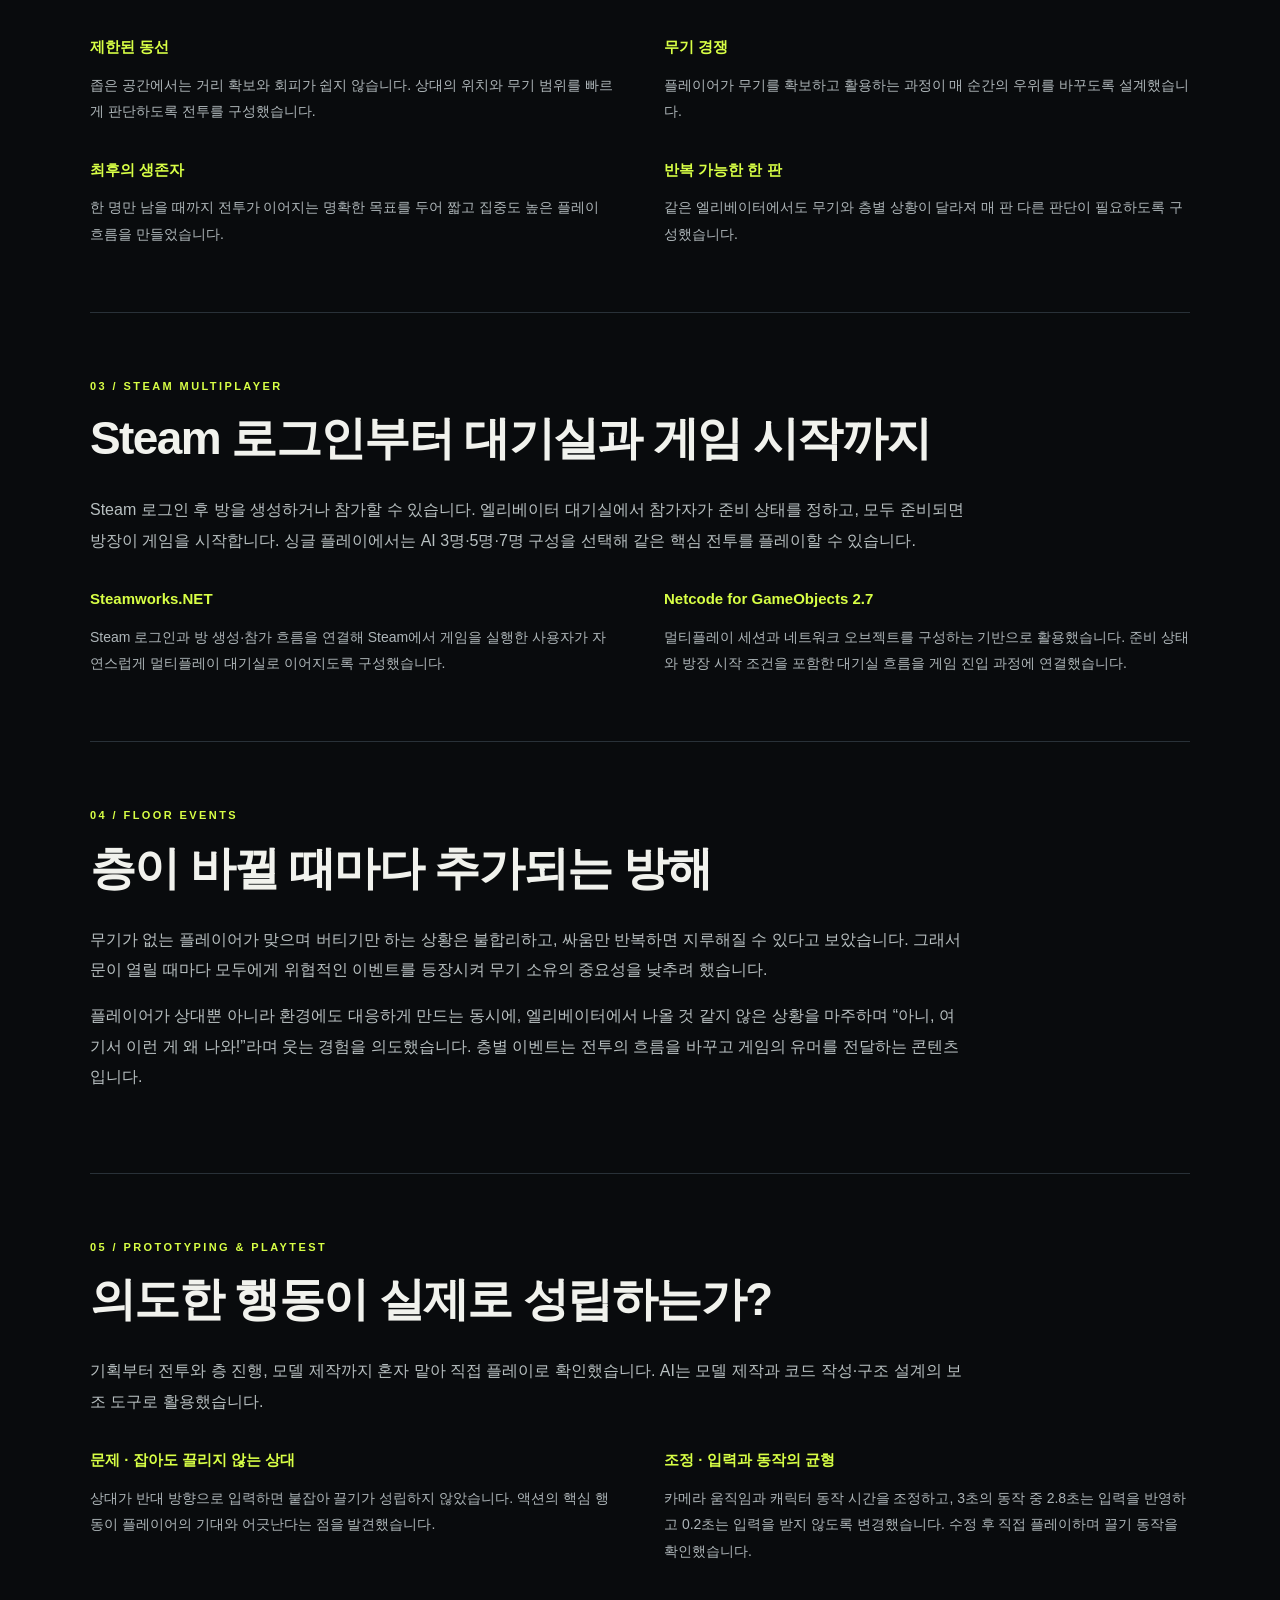
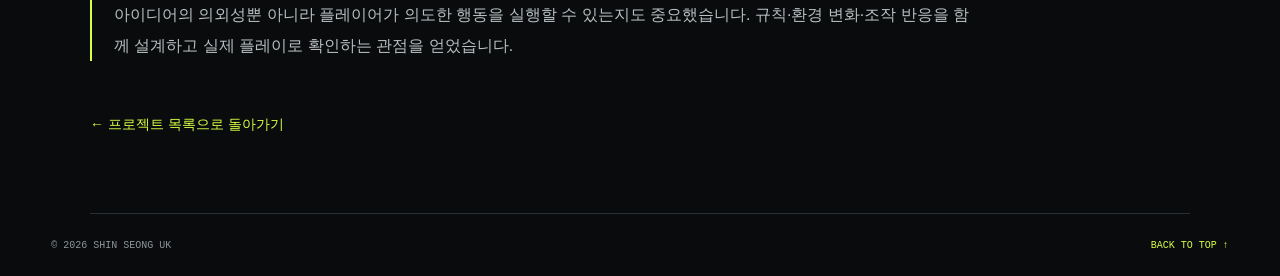
==== commit a18a5f75: "update design" ====
--- a/elevator.html
+++ b/elevator.html
@@ -3,7 +3,7 @@
 <head>
   <meta charset="utf-8">
   <meta name="viewport" content="width=device-width, initial-scale=1">
-  <meta name="description" content="신성욱의 1인 개발 프로젝트 Elevator. Steam 멀티플레이, 물리 전투와 층별 방해 요소를 결합한 파티 액션 게임입니다.">
+  <meta name="description" content="게임 기획자 신성욱의 Elevator. 좁은 공간의 경쟁과 예상 밖의 이벤트를 통해 긴장과 웃음을 함께 설계한 물리 파티 게임입니다.">
   <title>Elevator — 프로젝트 상세 | 신성욱</title>
   <link rel="stylesheet" href="style.css">
 </head>
@@ -12,18 +12,19 @@
   <main class="detail-main">
     <nav class="detail-project-switcher" aria-label="프로젝트 선택"><span>SELECT PROJECT</span><a href="mefense.html">01 MeFense</a><a href="exit-from.html">02 EXIT_FROM</a><a href="not-a-cat.html">03 Not A Cat</a><a href="elevator.html" aria-current="page">04 Elevator</a></nav>
     <section class="detail-hero" aria-labelledby="detail-title">
-      <p class="eyebrow">STEAM MULTIPLAYER · PHYSICS PARTY · SOLO PROJECT</p>
+      <p class="eyebrow">GAME DESIGN · COMBAT &amp; FLOOR EVENTS · SOLO PROJECT</p>
       <h1 id="detail-title">Elevator</h1>
       <p class="detail-tagline">문이 열릴 때마다 전투의 조건이 바뀐다.</p>
       <p class="project-lead">엘리베이터라는 제한된 공간에서 무기로 싸워 최후의 1인이 되는 멀티플레이 물리 파티 게임입니다. Steam으로 다른 플레이어와 방을 만들거나, 싱글에서 AI와 전투할 수 있습니다.</p>
       <div class="project-meta"><span>참여 형태 <strong>개인 프로젝트</strong></span><span>담당 <strong>기획·개발 전담</strong></span><span>플레이 <strong>싱글 AI · Steam 멀티플레이</strong></span><span>기술 <strong>Unity · C#</strong></span></div>
-      <div class="tech-stack" aria-label="Elevator 사용 기술"><strong>사용 기술</strong><span>Unity 6000.3.19f1</span><span>C#</span><span>Netcode for GameObjects 2.7</span><span>Steamworks.NET</span><span>Input System 1.19</span><span>URP 17.3</span><span>AI Navigation 2.0</span></div>
+      <div class="tech-stack" aria-label="Elevator 기획 기여"><strong>기획 기여</strong><span>생존·전투 규칙</span><span>층별 이벤트</span><span>잡기 상호작용</span><span>조작감 검증</span></div>
       <nav class="project-links" aria-label="Elevator 외부 자료"><a href="https://github.com/shin-seong-yuk/Elevator" target="_blank" rel="noopener noreferrer">GITHUB ↗</a></nav>
     </section>
-    <nav class="detail-contents" aria-label="상세 페이지 목차"><a href="#concept">01 핵심 콘셉트</a><a href="#combat">02 전투 구조</a><a href="#multiplayer">03 멀티플레이</a><a href="#floors">04 층별 변수</a><a href="#solo">05 1인 개발</a></nav>
+    <nav class="detail-contents" aria-label="상세 페이지 목차"><a href="#concept">01 기획 의도</a><a href="#combat">02 전투 구조</a><a href="#multiplayer">03 한 판의 진입</a><a href="#floors">04 이벤트 설계</a><a href="#solo">05 조작감 검증</a></nav>
     <section class="detail-section" id="concept">
       <p class="eyebrow">01 / CONCEPT</p><h2>도망칠 수 없는 공간에서<br>최후의 1인을 가린다.</h2>
-      <p>넓은 전장이 아니라 엘리베이터 한 칸을 전투 공간으로 삼았습니다. 플레이어들은 가까운 거리에서 무기를 두고 싸우며, 마지막까지 살아남은 한 명이 승리합니다.</p>
+      <p>일상적인 공간에 어울리지 않는 것이 나타날 때 느꼈던 웃음에서 기획을 시작했습니다. “엘리베이터에 이런 게 왜 있지?”라는 의외성을 게임의 변수로 삼고 싶었습니다.</p>
+      <p>엘리베이터 한 칸을 전투 공간으로 정해 상대와 필연적으로 마주치고 경쟁하도록 했습니다. 가까운 거리에서 무기를 두고 싸우고, 마지막까지 남은 한 명이 승리하는 명확한 목표로 긴장감을 만들었습니다.</p>
     </section>
     <section class="detail-section" id="combat">
       <p class="eyebrow">02 / COMBAT</p><h2>공간의 제약을 전투의 재미로</h2>
@@ -44,11 +45,14 @@
     </section>
     <section class="detail-section" id="floors">
       <p class="eyebrow">04 / FLOOR EVENTS</p><h2>층이 바뀔 때마다 추가되는 방해</h2>
-      <p>엘리베이터가 새로운 층에 도착할 때마다 전투를 방해하는 요소가 등장합니다. 플레이어는 상대의 공격뿐 아니라 변화하는 환경에도 대응해야 하며, 층 이동이 다음 상황에 대한 긴장감을 만듭니다.</p>
+      <p>무기가 없는 플레이어가 맞으며 버티기만 하는 상황은 불합리하고, 싸움만 반복하면 지루해질 수 있다고 보았습니다. 그래서 문이 열릴 때마다 모두에게 위협적인 이벤트를 등장시켜 무기 소유의 중요성을 낮추려 했습니다.</p>
+      <p>플레이어가 상대뿐 아니라 환경에도 대응하게 만드는 동시에, 엘리베이터에서 나올 것 같지 않은 상황을 마주하며 “아니, 여기서 이런 게 왜 나와!”라며 웃는 경험을 의도했습니다. 층별 이벤트는 전투의 흐름을 바꾸고 게임의 유머를 전달하는 콘텐츠입니다.</p>
     </section>
     <section class="detail-section" id="solo">
-      <p class="eyebrow">05 / SOLO DEVELOPMENT</p><h2>핵심 규칙부터 전투 흐름까지 직접 구현</h2>
-      <p>게임의 아이디어와 규칙을 설계하고, 전투와 층 진행 로직을 직접 구현하고 있습니다. Input System으로 조작 체계를 구성하고, AI Navigation을 싱글 플레이의 AI 이동에 활용했습니다. URP 기반 화면과 제한된 공간, 생존 경쟁, 층별 변수가 하나의 플레이 흐름으로 연결되는지를 빠르게 만들고 검증하는 데 집중했습니다.</p>
+      <p class="eyebrow">05 / PROTOTYPING &amp; PLAYTEST</p><h2>의도한 행동이 실제로 성립하는가?</h2>
+      <p>기획부터 전투와 층 진행, 모델 제작까지 혼자 맡아 직접 플레이로 확인했습니다. AI는 모델 제작과 코드 작성·구조 설계의 보조 도구로 활용했습니다.</p>
+      <div class="detail-cards"><div><h3>문제 · 잡아도 끌리지 않는 상대</h3><p>상대가 반대 방향으로 입력하면 붙잡아 끌기가 성립하지 않았습니다. 액션의 핵심 행동이 플레이어의 기대와 어긋난다는 점을 발견했습니다.</p></div><div><h3>조정 · 입력과 동작의 균형</h3><p>카메라 움직임과 캐릭터 동작 시간을 조정하고, 3초의 동작 중 2.8초는 입력을 반영하고 0.2초는 입력을 받지 않도록 변경했습니다. 수정 후 직접 플레이하며 끌기 동작을 확인했습니다.</p></div></div>
+      <p class="detail-result">아이디어의 의외성뿐 아니라 플레이어가 의도한 행동을 실행할 수 있는지도 중요했습니다. 규칙·환경 변화·조작 반응을 함께 설계하고 실제 플레이로 확인하는 관점을 얻었습니다.</p>
       <a class="detail-back" href="index.html#elevator">← 프로젝트 목록으로 돌아가기</a>
     </section>
   </main>
--- a/style.css
+++ b/style.css
@@ -214,8 +214,17 @@
 .project-still figcaption {display:flex;flex-wrap:wrap;justify-content:space-between;gap:8px 24px;padding:12px 16px;color:var(--ink);font-size:12px}
 .project-still figcaption span {color:var(--acid);font:10px/1.6 monospace;letter-spacing:.12em}
 @media(max-width:760px) {.project-stills {grid-template-columns:1fr}.project-still-feature {grid-column:auto}.project-still figcaption {display:block}.project-still figcaption strong {display:block;margin-top:4px}}
-.hero .portrait {width:min(255px,68vw)}
-@media(min-width:900px) {.hero {grid-template-columns:minmax(0,778px) minmax(210px,255px);column-gap:18px;padding-top:38px}.hero .portrait {grid-row:2/7;justify-self:start;max-width:255px;margin-top:10px}.hero h1 {font-size:clamp(78px,8vw,112px)}.hero-subtitle {margin-top:10px}.hero-actions {margin-top:16px}.hero-skills {margin-top:16px}.hero-featured {margin-top:12px}}
+.education-card {width:min(100%,420px);margin:28px auto 0;padding:21px 20px 18px;border:1px solid #35413f;background:#0e1415;text-align:left}
+.education-card h2 {display:flex;align-items:center;justify-content:space-between;gap:10px;margin:0 0 12px;color:var(--acid);font:700 11px/1.4 monospace;letter-spacing:.15em}
+.education-card h2 span {color:var(--muted);font:12px/1.4 "Malgun Gothic",sans-serif;letter-spacing:0}
+.education-card ol {margin:0;padding:0;list-style:none}
+.education-card li {display:flex;flex-direction:column;gap:1px;padding:9px 0;border-top:1px solid var(--line)}
+.education-card li strong {color:var(--ink);font-size:13px;font-weight:600;word-break:keep-all}
+.education-card li span {color:var(--muted);font:11px/1.5 monospace}
+.education-award {display:flex;flex-direction:column;gap:5px;margin:9px 0 0;padding:11px 12px;border:1px solid #586b2f;background:#192113}
+.education-award span {color:var(--acid);font:700 10px/1.3 monospace;letter-spacing:.12em}
+.education-award strong {color:var(--ink);font-size:12px;font-weight:600;word-break:keep-all}
+@media(min-width:900px) {.hero {grid-template-columns:minmax(0,778px) minmax(210px,255px);column-gap:18px;padding-top:38px}.hero .education-card {grid-column:2;grid-row:2/7;justify-self:start;width:100%;margin:10px 0 0}.hero h1 {font-size:clamp(78px,8vw,112px)}.hero-subtitle {margin-top:10px}.hero-actions {margin-top:16px}.hero-skills {margin-top:16px}.hero-featured {margin-top:12px}}
 .hero-featured {display:block;width:min(100%,778px);max-width:none;padding:12px;border:1px solid #35413f;background:#0e1415}
 .hero-featured>span {min-height:0;width:100%;margin-inline:0;padding:0 0 10px;border:0}
 .hero-featured .featured-project {position:relative;display:block;width:100%;min-height:0;margin-inline:0;padding:0;overflow:hidden;border:1px solid #51605c;background:#081114;color:var(--ink);text-decoration:none}
@@ -238,3 +247,76 @@
 .detail-project-switcher a {display:inline-flex;align-items:center;justify-content:center;min-height:40px;padding:8px 13px;border:1px solid #566467;color:var(--ink);text-decoration:none;font-size:12px}
 .detail-project-switcher a:hover,.detail-project-switcher a:focus-visible,.detail-project-switcher a[aria-current="page"] {border-color:var(--acid);color:var(--acid)}
 @media(max-width:760px) {.detail-project-switcher a {flex:1 1 calc(50% - 8px)}}
+
+/* A quiet star field keeps the work readable while giving the portfolio a game-world mood. */
+body {background-color:var(--bg);background-image:radial-gradient(circle at 76% 9%,#26334c9c 0,transparent 28%),radial-gradient(circle at 14% 55%,#27223e8a 0,transparent 32%),radial-gradient(circle at 50% 92%,#13323b66 0,transparent 27%);background-size:100% 100%;background-attachment:fixed}
+.hero,.projects {background:transparent}
+.portfolio-nav .nav-actions,.portfolio-nav .nav-links {display:flex;align-items:center}
+.portfolio-nav .nav-actions {gap:22px}
+.portfolio-nav .nav-links {gap:26px}
+.theme-toggle {display:inline-flex;align-items:center;justify-content:center;gap:7px;min-height:36px;padding:5px 11px;border:1px solid #53636c;border-radius:3px;background:#131b23;color:var(--ink);font:11px/1.2 "Malgun Gothic",sans-serif;white-space:nowrap;cursor:pointer;transition:background .2s,border-color .2s,transform .2s}
+.theme-toggle:hover {border-color:var(--acid);transform:translateY(-2px)}
+.theme-toggle [aria-hidden] {font-size:16px;line-height:1}
+@media(max-width:760px) {.portfolio-nav {flex-wrap:wrap}.portfolio-nav .nav-actions {width:100%;justify-content:space-between;gap:10px}.portfolio-nav .nav-links {gap:clamp(8px,3vw,15px)}.theme-toggle {min-height:33px;padding:5px 8px}.theme-toggle-text {font-size:10px}}
+
+:root[data-theme="light"] {--bg:#edf2f4;--panel:#fff;--ink:#17242d;--muted:#5b6d78;--line:#c5d2d9;--acid:#366694;--orange:#b65c2c;--cyan:#176889;color-scheme:light}
+:root[data-theme="light"] body {background-image:radial-gradient(circle at 20% 16%,#ffe2bb9c 0,transparent 32%),radial-gradient(circle at 78% 11%,#aec9e8ba 0,transparent 36%),radial-gradient(circle at 54% 95%,#c0dfe0b0 0,transparent 32%);background-size:100% 100%}
+:root[data-theme="light"] ::selection {background:#a4c7e7;color:#102334}
+:root[data-theme="light"] .portfolio-nav {background:#f7fafbec;border-color:#bdcad1}
+:root[data-theme="light"] .portfolio-nav a {color:#526673}
+:root[data-theme="light"] .portfolio-nav .portfolio-brand {color:var(--ink)}
+:root[data-theme="light"] .portfolio-brand span {color:#70828d}
+:root[data-theme="light"] .theme-toggle {background:#fff;border-color:#afc0c9;color:var(--ink)}
+:root[data-theme="light"] .hero-subtitle,:root[data-theme="light"] .project-lead {color:#415564}
+:root[data-theme="light"] .hero-actions a {border-color:#a7bac4;color:#274254;background:#f8fbfc}
+:root[data-theme="light"] .hero-actions a:first-child {background:#2e5d88;border-color:#2e5d88;color:#fff}
+:root[data-theme="light"] .hero-skills li,:root[data-theme="light"] .tech-stack span {background:#f7fafb;border-color:#b9c8d1;color:#405461}
+:root[data-theme="light"] .education-card,:root[data-theme="light"] .hero-featured {background:#f9fbfced;border-color:#b7c9d2}
+:root[data-theme="light"] .education-award {background:#e8f0df;border-color:#a4bd8c}
+:root[data-theme="light"] .weapon {background:#f7fafb;border-color:#b9c8d1;color:var(--ink)}
+:root[data-theme="light"] .weapon.is-selected {background:#e5eef8;border-color:#6486ab;box-shadow:inset 0 -3px #6486ab}
+:root[data-theme="light"] .weapon-icon {color:#456d98}
+:root[data-theme="light"] .project-grid p,:root[data-theme="light"] .project-grid ul,:root[data-theme="light"] .about-story {color:#4b5e69}
+:root[data-theme="light"] .project-links a,:root[data-theme="light"] .dialog-links a,:root[data-theme="light"] .detail-project-switcher a {border-color:#9fb1bd;color:var(--ink)}
+:root[data-theme="light"] .project:target {background:#dce8f198}
+:root[data-theme="light"] .project-dialog {background:#f9fbfc;border-color:#9bafba;color:var(--ink);box-shadow:0 30px 100px #172a4166}
+:root[data-theme="light"] .project-dialog::backdrop {background:#173044aa}
+:root[data-theme="light"] .dialog-top,:root[data-theme="light"] .dialog-bottom {background:#ebf1f4}
+:root[data-theme="light"] .dialog-summary,:root[data-theme="light"] .dialog-sections p {color:#455966}
+:root[data-theme="light"] .dialog-project-switcher button,:root[data-theme="light"] .dialog-close {background:#fff;border-color:#9fb1bd;color:var(--ink)}
+:root[data-theme="light"] .project-still {background:#eaf0f3}
+:root[data-theme="light"] .range-section {background:transparent;color:var(--ink)}
+@media print {.theme-toggle {display:none!important}body {background:#fff!important}}
+
+/* A fixed sky follows the viewport while theme colors change like sunrise and sunset. */
+body,.hero,.projects,.range-section,.project {transition:background-color 1.3s ease-in-out,color .85s ease-in-out}
+.range-section {background:transparent;color:var(--ink)}
+.portfolio-nav,.hero-actions a,.hero-skills li,.education-card,.education-award,.hero-featured,.weapon,.tech-stack span,.project-meta,.project-grid p,.project-grid ul,.project-lead,.about-story,.project-dialog,.dialog-top,.dialog-bottom,.dialog-close,.dialog-project-switcher button,.detail-project-switcher a,.project-still {transition:background-color 1.3s ease-in-out,color .85s ease-in-out,border-color 1.3s ease-in-out,box-shadow 1.3s ease-in-out}
+.weapon {transition:background-color 1.3s ease-in-out,color .85s ease-in-out,border-color 1.3s ease-in-out,box-shadow 1.3s ease-in-out,transform .18s ease}
+body {position:relative}
+body > header,body > main,body > footer {position:relative;z-index:1}
+.sky-decor {position:absolute;inset:0;z-index:0;overflow:hidden;pointer-events:none}
+.hero-celestial {position:fixed;inset:0;z-index:0;overflow:hidden;pointer-events:none}
+.celestial-orbit {position:absolute;inset:0;pointer-events:none}
+.hero-celestial::before {content:"";position:absolute;inset:0;background:radial-gradient(ellipse at 22% 18%,#ffd39770 0,#ffc79a26 24%,transparent 56%),linear-gradient(115deg,#ffd5a321,transparent 55%);opacity:0;transition:opacity 1.3s cubic-bezier(.85,0,.15,1)}
+:root[data-theme="light"] .hero-celestial::before {opacity:1}
+.celestial-stars {position:absolute;inset:0;background-image:radial-gradient(2px 2px at 9% 18%,#e4f2ff 98%,transparent),radial-gradient(1px 1px at 28% 68%,#c5deff 98%,transparent),radial-gradient(2px 2px at 64% 27%,#fff6d8 98%,transparent),radial-gradient(1px 1px at 81% 77%,#dae7ff 98%,transparent),radial-gradient(1px 1px at 51% 48%,#cce5ff 98%,transparent);background-size:520px 390px,690px 510px,760px 590px,610px 470px,830px 630px;opacity:.85;filter:brightness(1);transition:opacity 1.3s ease-in-out;animation:star-twinkle 4s ease-in-out infinite alternate}
+:root[data-theme="light"] .celestial-stars {opacity:0}
+.celestial-cloud {position:absolute;width:clamp(125px,17vw,230px);height:clamp(30px,4.5vw,62px);border-radius:100px;background:#ffffffa8;box-shadow:0 12px 30px #93b4ca35,inset 0 -12px 18px #b3c8d376;opacity:0;transform:translateY(25px);transition:opacity 1.3s ease-in-out,transform 1.3s cubic-bezier(.85,0,.15,1)}
+.celestial-cloud::before,.celestial-cloud::after {content:"";position:absolute;bottom:19%;border-radius:50%;background:inherit}
+.celestial-cloud::before {left:16%;width:42%;height:140%}
+.celestial-cloud::after {right:14%;width:32%;height:105%}
+.cloud-one {top:8%;right:12%}.cloud-two {top:23%;left:7%;scale:.7}.cloud-three {top:39%;right:25%;scale:.48}
+.cloud-four {top:54%;left:12%;scale:.62}.cloud-five {top:70%;right:8%;scale:.76}.cloud-six {top:86%;left:30%;scale:.52}
+:root[data-theme="light"] .celestial-cloud {opacity:.55;transform:translateY(0)}
+.celestial-moon,.celestial-sun {position:absolute;display:block;width:clamp(112px,14vw,190px);aspect-ratio:1;border-radius:50%;transition:transform 1.3s cubic-bezier(.85,0,.15,1),opacity 1.3s ease-in-out,box-shadow 1.3s ease-in-out;will-change:transform,opacity}
+.celestial-moon {top:110px;right:5vw;background:radial-gradient(circle at 33% 27%,#fffdf0 0,#e0e9e9 38%,#a9b9c4 72%,#6a8295 100%);box-shadow:0 0 32px #dce8ff8c,0 0 105px #9db5d45c,inset -24px -16px 28px #60768978;opacity:.72;transform:translate(0,0) rotate(-8deg)}
+.celestial-moon:before {content:"";position:absolute;inset:0;border-radius:50%;background:radial-gradient(circle at 32% 47%,#748a984c 0 8%,transparent 9%),radial-gradient(circle at 67% 33%,#8094a04d 0 11%,transparent 12%),radial-gradient(circle at 57% 72%,#70859550 0 7%,transparent 8%)}
+.celestial-sun {top:110px;left:5vw;background:radial-gradient(circle at 40% 35%,#fffbed 0,#ffeabc 44%,#f9b878 78%,#f19c6b 100%);box-shadow:0 0 30px 12px #ffdf9e9c,0 0 110px 44px #ffd99883;opacity:0;transform:translate(-65vw,110px) scale(.75)}
+.celestial-sun:before {content:"";position:absolute;inset:-18%;border:1px solid #ffdb9b75;border-radius:50%;box-shadow:0 0 35px #ffe3b480}
+:root[data-theme="light"] .celestial-moon {opacity:0;transform:translate(66vw,-55px) rotate(32deg) scale(.78)}
+:root[data-theme="light"] .celestial-sun {opacity:.72;transform:translate(0,0) scale(1)}
+@media(max-width:899px) {.celestial-moon {top:105px;right:-30px;width:105px}.celestial-sun {top:105px;left:-30px;width:105px}:root[data-theme="light"] .celestial-sun {opacity:.55}}
+@keyframes star-twinkle {to {filter:brightness(1.45)}}
+@media(prefers-reduced-motion:reduce) {body,.hero,.projects,.range-section,.project,.hero-celestial::before,.celestial-stars,.celestial-cloud,.celestial-moon,.celestial-sun {transition:none}.celestial-stars {animation:none}.celestial-moon,.celestial-sun {will-change:auto}}
+@media print {.sky-decor,.hero-celestial {display:none}}
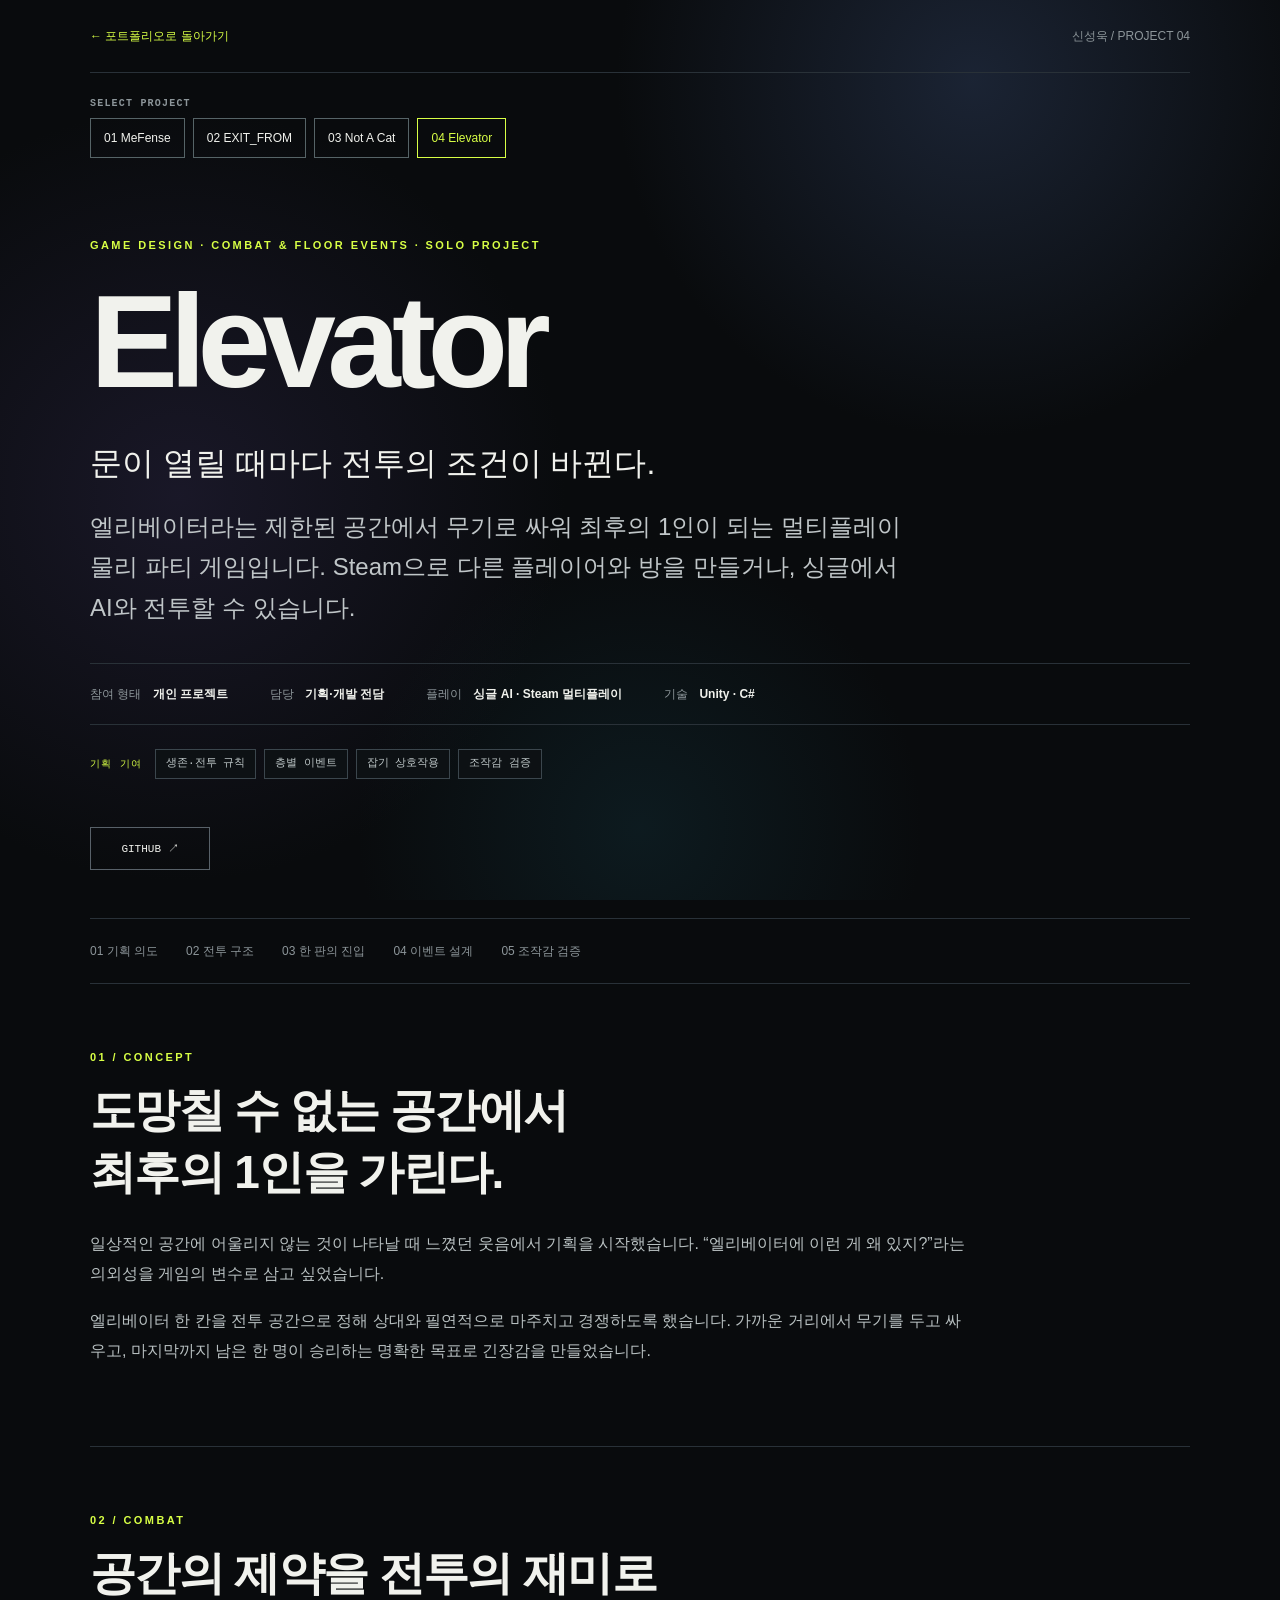
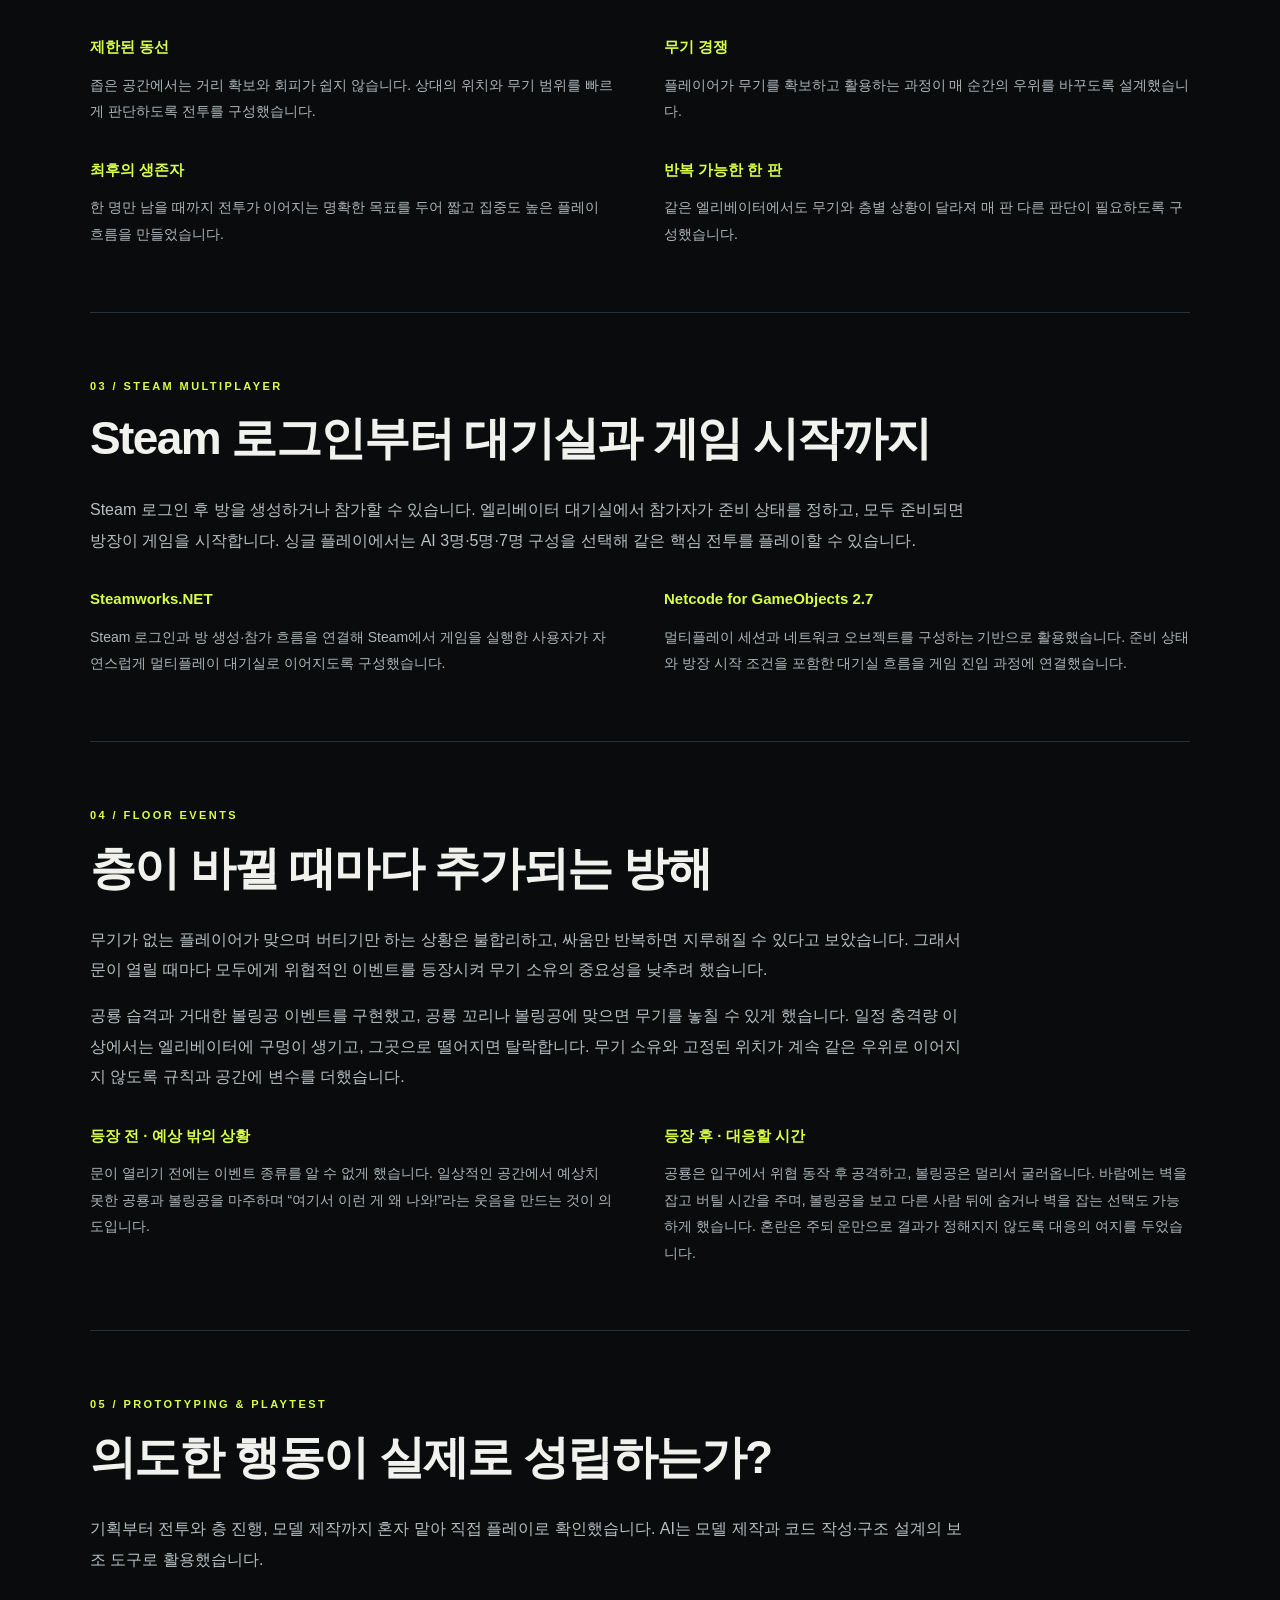
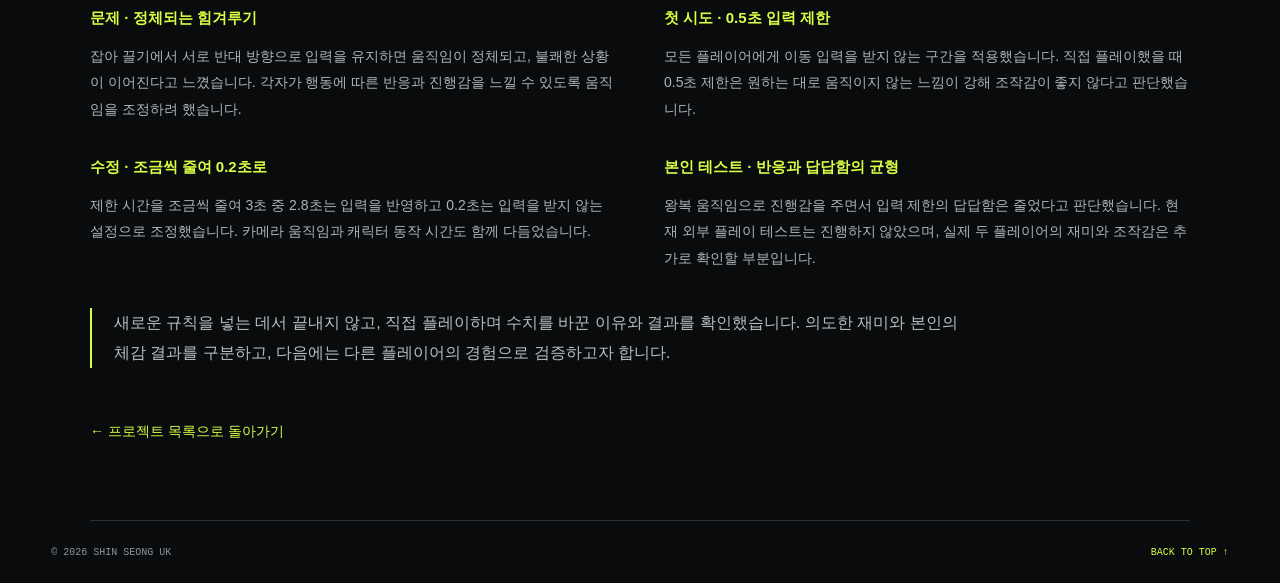
==== commit 932c12fa: "updateD1" ====
--- a/elevator.html
+++ b/elevator.html
@@ -46,13 +46,14 @@
     <section class="detail-section" id="floors">
       <p class="eyebrow">04 / FLOOR EVENTS</p><h2>층이 바뀔 때마다 추가되는 방해</h2>
       <p>무기가 없는 플레이어가 맞으며 버티기만 하는 상황은 불합리하고, 싸움만 반복하면 지루해질 수 있다고 보았습니다. 그래서 문이 열릴 때마다 모두에게 위협적인 이벤트를 등장시켜 무기 소유의 중요성을 낮추려 했습니다.</p>
-      <p>플레이어가 상대뿐 아니라 환경에도 대응하게 만드는 동시에, 엘리베이터에서 나올 것 같지 않은 상황을 마주하며 “아니, 여기서 이런 게 왜 나와!”라며 웃는 경험을 의도했습니다. 층별 이벤트는 전투의 흐름을 바꾸고 게임의 유머를 전달하는 콘텐츠입니다.</p>
+      <p>공룡 습격과 거대한 볼링공 이벤트를 구현했고, 공룡 꼬리나 볼링공에 맞으면 무기를 놓칠 수 있게 했습니다. 일정 충격량 이상에서는 엘리베이터에 구멍이 생기고, 그곳으로 떨어지면 탈락합니다. 무기 소유와 고정된 위치가 계속 같은 우위로 이어지지 않도록 규칙과 공간에 변수를 더했습니다.</p>
+      <div class="detail-cards"><div><h3>등장 전 · 예상 밖의 상황</h3><p>문이 열리기 전에는 이벤트 종류를 알 수 없게 했습니다. 일상적인 공간에서 예상치 못한 공룡과 볼링공을 마주하며 “여기서 이런 게 왜 나와!”라는 웃음을 만드는 것이 의도입니다.</p></div><div><h3>등장 후 · 대응할 시간</h3><p>공룡은 입구에서 위협 동작 후 공격하고, 볼링공은 멀리서 굴러옵니다. 바람에는 벽을 잡고 버틸 시간을 주며, 볼링공을 보고 다른 사람 뒤에 숨거나 벽을 잡는 선택도 가능하게 했습니다. 혼란은 주되 운만으로 결과가 정해지지 않도록 대응의 여지를 두었습니다.</p></div></div>
     </section>
     <section class="detail-section" id="solo">
       <p class="eyebrow">05 / PROTOTYPING &amp; PLAYTEST</p><h2>의도한 행동이 실제로 성립하는가?</h2>
       <p>기획부터 전투와 층 진행, 모델 제작까지 혼자 맡아 직접 플레이로 확인했습니다. AI는 모델 제작과 코드 작성·구조 설계의 보조 도구로 활용했습니다.</p>
-      <div class="detail-cards"><div><h3>문제 · 잡아도 끌리지 않는 상대</h3><p>상대가 반대 방향으로 입력하면 붙잡아 끌기가 성립하지 않았습니다. 액션의 핵심 행동이 플레이어의 기대와 어긋난다는 점을 발견했습니다.</p></div><div><h3>조정 · 입력과 동작의 균형</h3><p>카메라 움직임과 캐릭터 동작 시간을 조정하고, 3초의 동작 중 2.8초는 입력을 반영하고 0.2초는 입력을 받지 않도록 변경했습니다. 수정 후 직접 플레이하며 끌기 동작을 확인했습니다.</p></div></div>
-      <p class="detail-result">아이디어의 의외성뿐 아니라 플레이어가 의도한 행동을 실행할 수 있는지도 중요했습니다. 규칙·환경 변화·조작 반응을 함께 설계하고 실제 플레이로 확인하는 관점을 얻었습니다.</p>
+      <div class="detail-cards"><div><h3>문제 · 정체되는 힘겨루기</h3><p>잡아 끌기에서 서로 반대 방향으로 입력을 유지하면 움직임이 정체되고, 불쾌한 상황이 이어진다고 느꼈습니다. 각자가 행동에 따른 반응과 진행감을 느낄 수 있도록 움직임을 조정하려 했습니다.</p></div><div><h3>첫 시도 · 0.5초 입력 제한</h3><p>모든 플레이어에게 이동 입력을 받지 않는 구간을 적용했습니다. 직접 플레이했을 때 0.5초 제한은 원하는 대로 움직이지 않는 느낌이 강해 조작감이 좋지 않다고 판단했습니다.</p></div><div><h3>수정 · 조금씩 줄여 0.2초로</h3><p>제한 시간을 조금씩 줄여 3초 중 2.8초는 입력을 반영하고 0.2초는 입력을 받지 않는 설정으로 조정했습니다. 카메라 움직임과 캐릭터 동작 시간도 함께 다듬었습니다.</p></div><div><h3>본인 테스트 · 반응과 답답함의 균형</h3><p>왕복 움직임으로 진행감을 주면서 입력 제한의 답답함은 줄었다고 판단했습니다. 현재 외부 플레이 테스트는 진행하지 않았으며, 실제 두 플레이어의 재미와 조작감은 추가로 확인할 부분입니다.</p></div></div>
+      <p class="detail-result">새로운 규칙을 넣는 데서 끝내지 않고, 직접 플레이하며 수치를 바꾼 이유와 결과를 확인했습니다. 의도한 재미와 본인의 체감 결과를 구분하고, 다음에는 다른 플레이어의 경험으로 검증하고자 합니다.</p>
       <a class="detail-back" href="index.html#elevator">← 프로젝트 목록으로 돌아가기</a>
     </section>
   </main>
